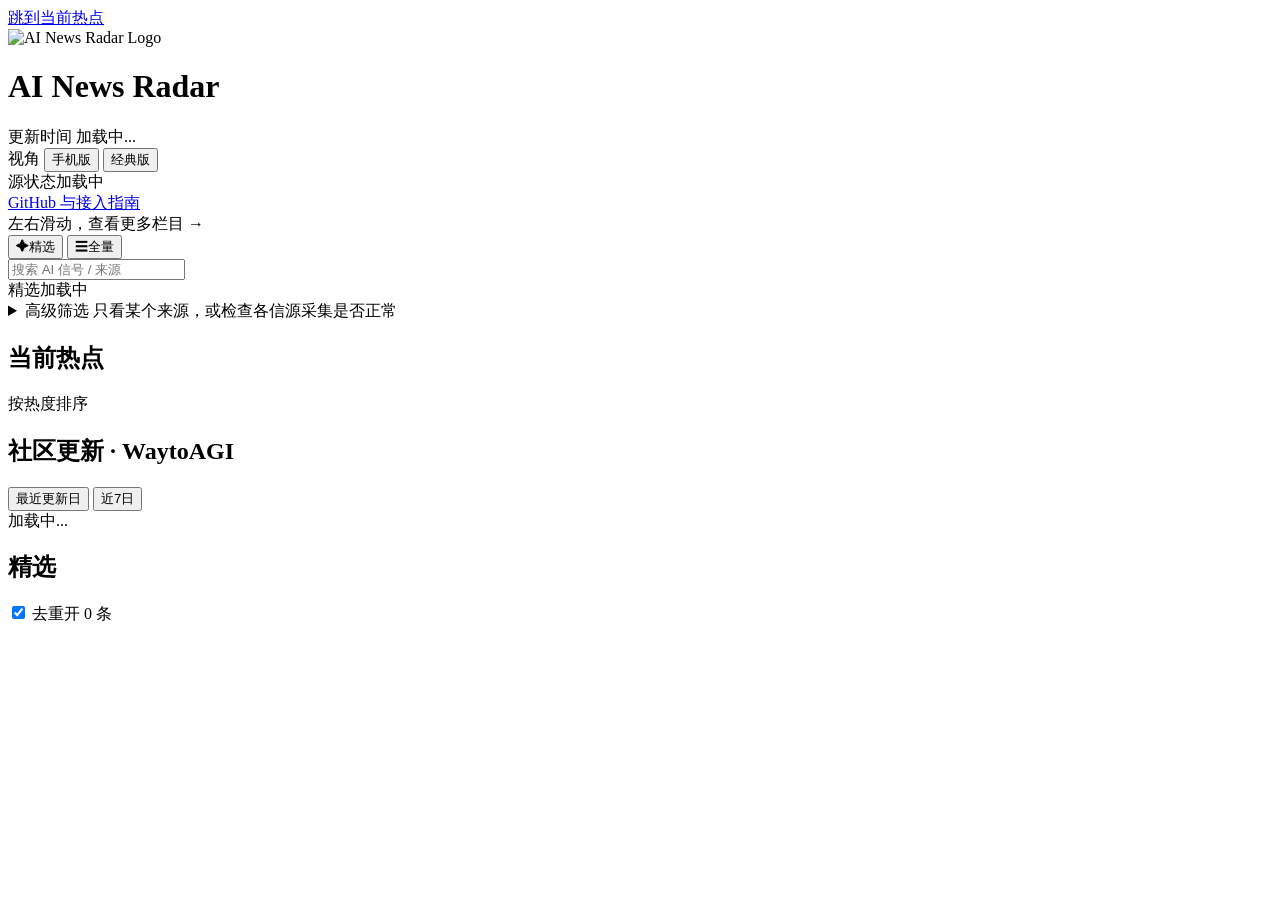
==== index.html @ da75376b "Add service status UI entry points" ====
<!doctype html>
<html lang="zh-CN" data-radar-view="mobile">
  <head>
    <meta charset="UTF-8" />
    <meta name="viewport" content="width=device-width, initial-scale=1.0" />
    <title>AI News Radar｜24 小时 AI 更新雷达</title>
    <meta
      name="description"
      content="自动整理过去 24 小时值得看的 AI、模型和开发者工具更新；伯乐Skill（Scout Skill）帮你从一堆信源里选出千里马。"
    />
    <link rel="canonical" href="https://news.learnprompt.pro/" />
    <meta property="og:title" content="AI News Radar｜24 小时 AI 更新雷达" />
    <meta
      property="og:description"
      content="自动整理过去 24 小时值得看的 AI、模型和开发者工具更新；伯乐Skill（Scout Skill）帮你从一堆信源里选出千里马。"
    />
    <meta property="og:type" content="website" />
    <meta property="og:url" content="https://news.learnprompt.pro/" />
    <meta property="og:site_name" content="AI News Radar" />
    <meta name="application-name" content="AI News Radar" />
    <meta name="theme-color" content="#f6f6f2" />
    <meta name="mobile-web-app-capable" content="yes" />
    <meta name="apple-mobile-web-app-title" content="AI News Radar" />
    <meta name="apple-mobile-web-app-capable" content="yes" />
    <meta name="apple-mobile-web-app-status-bar-style" content="default" />
    <meta name="twitter:card" content="summary" />
    <meta name="twitter:title" content="AI News Radar｜24 小时 AI 更新雷达" />
    <meta
      name="twitter:description"
      content="自动整理过去 24 小时值得看的 AI、模型和开发者工具更新；伯乐Skill（Scout Skill）帮你从一堆信源里选出千里马。"
    />
    <link rel="icon" href="./assets/logo.svg" type="image/svg+xml" />
    <link rel="icon" href="./assets/icons/favicon-32.png" sizes="32x32" type="image/png" />
    <link rel="apple-touch-icon" href="./assets/icons/apple-touch-icon.png" sizes="180x180" />
    <link rel="manifest" href="./site.webmanifest" />
    <script src="./assets/view-mode.js?v=dual-view-0713c" data-root="./"></script>
    <link rel="stylesheet" href="./assets/styles.css?v=aihot-0715b" />
    <link rel="stylesheet" href="./assets/view-switch.css?v=dual-view-0713b" />
  </head>
  <body>
    <a class="skip-link" href="#hotBoardWrap">跳到当前热点</a>
    <main class="shell">
      <header class="hero">
        <div class="hero-main">
          <div class="hero-headline">
            <img class="hero-logo" src="./assets/logo.svg" alt="AI News Radar Logo" />
            <div>
              <h1>AI News Radar</h1>
              <div class="hero-updated hero-view-row">
                <span class="updated-label">更新时间</span>
                <span class="updated" id="updatedAt">加载中...</span>
                <div class="view-switch" role="group" aria-label="视角切换">
                  <span class="view-switch-label">视角</span>
                  <button class="view-switch-btn" type="button" data-radar-view-target="mobile">手机版</button>
                  <button class="view-switch-btn" type="button" data-radar-view-target="classic">经典版</button>
                </div>
              </div>
            </div>
          </div>
        </div>
        <div class="hero-meta">
          <span class="source-status-pill" id="sourceStatusPill">源状态加载中</span>
          <div class="hero-links" aria-label="项目入口">
            <a
              class="hero-link"
              href="https://github.com/LearnPrompt/ai-news-radar"
              target="_blank"
              rel="noopener noreferrer"
            >GitHub 与接入指南</a>
          </div>
        </div>

        <section class="section-nav-wrap" aria-label="内容栏目">
          <div class="section-tabs" id="sectionTabs" role="tablist" aria-label="AI 新闻栏目"></div>
          <div class="section-scroll-hint" aria-hidden="true">左右滑动，查看更多栏目 →</div>
        </section>
      </header>

      <section
        class="service-status-panel"
        id="serviceStatusPanel"
        aria-live="polite"
        hidden
      ></section>

      <section class="primary-controls">
        <div class="mode-switch curation-mode-switch" role="group" aria-label="精选/全量切换">
          <button id="modeSelectedBtn" class="mode-btn active" type="button" aria-pressed="true">
            <span class="mode-btn-icon" aria-hidden="true">&#10022;</span>精选
          </button>
          <button id="modeAllBtn" class="mode-btn" type="button" aria-pressed="false">
            <span class="mode-btn-icon" aria-hidden="true">&#9776;</span>全量
          </button>
        </div>
        <input id="searchInput" type="search" placeholder="搜索 AI 信号 / 来源" aria-label="搜索 AI 信号或来源" />
        <div class="mode-hint" id="modeHint">精选加载中</div>
        <button class="clear-filters-btn" id="clearFiltersBtn" type="button" hidden>清除筛选</button>
      </section>

      <details class="advanced-panel">
          <summary>
            <span>高级筛选</span>
            <span class="advanced-hint">只看某个来源，或检查各信源采集是否正常</span>
          </summary>
          <div class="advanced-content">
            <div class="advanced-controls">
              <label class="field">
                <span>具体来源</span>
                <select id="siteSelect">
                  <option value="">全部站点</option>
                </select>
              </label>
            </div>
            <div class="data-source-indicator" id="dataSourceIndicator" hidden>
              <span id="dataSourceIndicatorText"></span>
              <button type="button" id="dataSourceResetBtn" class="data-source-reset-btn">恢复本地</button>
            </div>
            <div class="source-health" id="sourceHealth">源状态加载中...</div>
            <details class="source-detail-panel">
              <summary>查看源状态详情</summary>
              <div class="source-health-details" id="sourceHealthDetails"></div>
              <section class="source-status-table" id="sourceStatusTable" aria-label="源状态详情"></section>
            </details>
          </div>
      </details>

      <section class="list-wrap hot-board-wrap" id="hotBoardWrap" aria-label="当前热点">
        <div class="list-head">
          <h2>当前热点</h2>
          <span id="hotBoardMeta">按热度排序</span>
        </div>
        <div id="hotBoardList" class="hot-board-list"></div>
      </section>

      <section class="list-wrap top3-board-wrap" id="top3BoardWrap" aria-label="今日 TOP3 · 三口味锐评" hidden>
        <div class="list-head">
          <h2>今日 TOP3 · 三口味锐评</h2>
          <span id="top3BoardMeta"></span>
        </div>
        <div id="top3BoardList" class="top3-board-list"></div>
      </section>

      <section class="waytoagi-wrap">
        <div class="waytoagi-head">
          <h2>社区更新 · WaytoAGI</h2>
          <div class="waytoagi-tools">
            <div class="waytoagi-switch">
              <button id="waytoagiTodayBtn" class="waytoagi-btn active" type="button" aria-pressed="true">最近更新日</button>
              <button id="waytoagi7dBtn" class="waytoagi-btn" type="button" aria-pressed="false">近7日</button>
            </div>
            <span id="waytoagiUpdatedAt">加载中...</span>
          </div>
        </div>
        <div id="waytoagiMeta" class="waytoagi-meta"></div>
        <div id="waytoagiList" class="waytoagi-list"></div>
      </section>

      <section class="list-wrap" id="newsListWrap">
        <div class="list-head">
          <h2 id="listTitle">精选</h2>
          <div class="list-head-tools">
            <label id="allDedupeWrap" class="all-dedupe" for="allDedupeToggle">
              <input id="allDedupeToggle" type="checkbox" checked />
              <span class="all-dedupe-dot"></span>
              <span id="allDedupeLabel">去重开</span>
            </label>
            <span id="resultCount">0 条</span>
          </div>
        </div>
        <div id="newsList" class="news-list" aria-live="polite"></div>
      </section>

    </main>

    <template id="itemTpl">
      <article class="news-card">
        <div class="news-card-body">
          <div class="meta-row">
            <span class="curated-badge" hidden>精选</span>
            <span class="site"></span>
            <span class="source"></span>
            <strong class="score-badge" hidden></strong>
          </div>
          <a class="title" target="_blank" rel="noopener noreferrer"></a>
          <p class="news-summary"></p>
          <div class="why-box" hidden>
            <span class="why-label">推荐理由：</span>
            <span class="why-text"></span>
          </div>
          <div class="persona-slot"></div>
        </div>
      </article>
    </template>

    <script src="https://cdn.jsdelivr.net/npm/gsap@3.13.0/dist/gsap.min.js" integrity="sha384-HOvlOYPIs/zjoIkWUGXkVmXsjr8GuZLV+Q+rcPwmJOVZVpvTSXQChiN4t9Euv9Vc" crossorigin="anonymous" defer></script>
    <script src="./assets/service-status.js?v=service-status-0724a" defer></script>
    <script src="./assets/motion.js?v=aihot-0715b" defer></script>
    <script src="./assets/app.js?v=aihot-0715b" defer></script>
  </body>
</html>
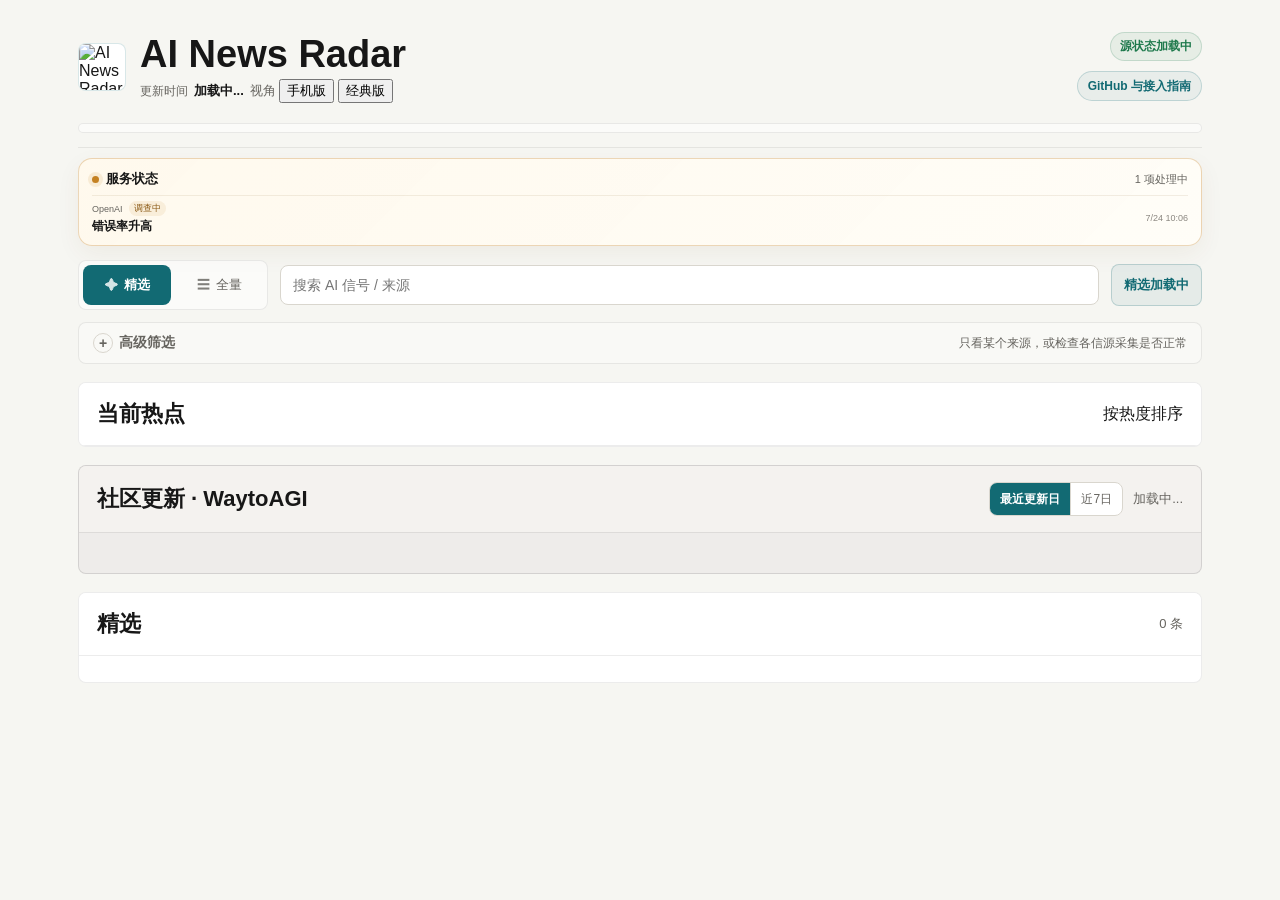
==== commit 34366625: "Point public links to own deployment" ====
--- a/index.html
+++ b/index.html
@@ -8,14 +8,14 @@
       name="description"
       content="自动整理过去 24 小时值得看的 AI、模型和开发者工具更新；伯乐Skill（Scout Skill）帮你从一堆信源里选出千里马。"
     />
-    <link rel="canonical" href="https://news.learnprompt.pro/" />
+    <link rel="canonical" href="https://1625517181-jpg.github.io/ai-news-radar/" />
     <meta property="og:title" content="AI News Radar｜24 小时 AI 更新雷达" />
     <meta
       property="og:description"
       content="自动整理过去 24 小时值得看的 AI、模型和开发者工具更新；伯乐Skill（Scout Skill）帮你从一堆信源里选出千里马。"
     />
     <meta property="og:type" content="website" />
-    <meta property="og:url" content="https://news.learnprompt.pro/" />
+    <meta property="og:url" content="https://1625517181-jpg.github.io/ai-news-radar/" />
     <meta property="og:site_name" content="AI News Radar" />
     <meta name="application-name" content="AI News Radar" />
     <meta name="theme-color" content="#f6f6f2" />
@@ -63,7 +63,7 @@
           <div class="hero-links" aria-label="项目入口">
             <a
               class="hero-link"
-              href="https://github.com/LearnPrompt/ai-news-radar"
+              href="https://github.com/1625517181-jpg/ai-news-radar"
               target="_blank"
               rel="noopener noreferrer"
             >GitHub 与接入指南</a>
--- a/assets/styles.css
+++ b/assets/styles.css
@@ -0,0 +1,2192 @@
+:root {
+  --bg: #f6f6f2;
+  --bg-alt: #eeecea;
+  --surface: #ffffff;
+  --surface-soft: #fbfaf7;
+  --surface-alt: #f4f2ef;
+  --ink: #171717;
+  --ink-soft: #3f3d39;
+  --muted: #66645f;
+  --muted-soft: #8b8780;
+  --line: #d9d6ce;
+  --line-soft: rgba(23, 23, 23, 0.08);
+  --accent: #126a73;
+  --accent-warm: #b55231;
+  --good: #1f7a4d;
+  --warn: #9a6700;
+  --bad: #b42318;
+  --radius: 8px;
+}
+
+* {
+  box-sizing: border-box;
+}
+
+html,
+body {
+  margin: 0;
+  min-height: 100%;
+  font-family: -apple-system, BlinkMacSystemFont, "Segoe UI", "Noto Sans SC", "Microsoft YaHei", sans-serif;
+  color: var(--ink);
+  background: var(--bg);
+}
+
+.skip-link {
+  position: fixed;
+  top: 12px;
+  left: 12px;
+  z-index: 100;
+  border-radius: var(--radius);
+  padding: 9px 12px;
+  color: #f7fbfa;
+  background: var(--accent);
+  font-size: 13px;
+  font-weight: 760;
+  text-decoration: none;
+  transform: translateY(-160%);
+  transition: transform 160ms ease;
+}
+
+.skip-link:focus {
+  transform: translateY(0);
+}
+
+button,
+input,
+select {
+  font: inherit;
+}
+
+button {
+  cursor: pointer;
+}
+
+.shell {
+  max-width: 1160px;
+  margin: 0 auto;
+  padding: 30px 18px 56px;
+}
+
+.hero {
+  display: grid;
+  grid-template-columns: minmax(0, 1fr) auto;
+  gap: 18px 28px;
+  padding-bottom: 14px;
+  border-bottom: 1px solid var(--line-soft);
+}
+
+.hero-main {
+  min-width: 0;
+}
+
+.hero-headline {
+  display: flex;
+  gap: 14px;
+  align-items: center;
+}
+
+.hero-headline > div {
+  min-width: 0;
+}
+
+.hero-logo {
+  width: 48px;
+  height: 48px;
+  border: 1px solid rgba(18, 106, 115, 0.16);
+  border-radius: var(--radius);
+  background: var(--surface);
+}
+
+.hero h1 {
+  margin: 4px 0 0;
+  font-size: 38px;
+  line-height: 1.08;
+  overflow-wrap: break-word;
+}
+
+.hero-updated {
+  display: flex;
+  align-items: baseline;
+  gap: 6px;
+  margin: 4px 0 0;
+  font-size: 13px;
+  color: var(--muted);
+}
+
+.hero-meta {
+  align-self: center;
+  display: grid;
+  gap: 6px;
+  min-width: 178px;
+  padding: 0;
+  border: 0;
+  border-radius: var(--radius);
+  background: transparent;
+  justify-items: end;
+  text-align: right;
+}
+
+.updated-label {
+  color: var(--muted);
+  font-size: 12px;
+}
+
+.updated {
+  color: var(--ink);
+  font-size: 13px;
+  font-weight: 700;
+}
+
+.source-status-pill {
+  display: inline-flex;
+  width: max-content;
+  max-width: 100%;
+  align-items: center;
+  gap: 6px;
+  border: 1px solid rgba(31, 122, 77, 0.18);
+  border-radius: 999px;
+  padding: 5px 9px;
+  color: var(--good);
+  background: rgba(31, 122, 77, 0.07);
+  font-size: 12px;
+  font-weight: 740;
+}
+
+.source-status-pill.warn {
+  color: var(--warn);
+  border-color: rgba(154, 103, 0, 0.22);
+  background: rgba(154, 103, 0, 0.08);
+}
+
+.source-status-pill.bad {
+  color: var(--bad);
+  border-color: rgba(180, 35, 24, 0.22);
+  background: rgba(180, 35, 24, 0.07);
+}
+
+.hero-links {
+  display: flex;
+  flex-wrap: wrap;
+  justify-content: flex-end;
+  gap: 6px;
+  margin-top: 4px;
+}
+
+.hero-link {
+  display: inline-flex;
+  align-items: center;
+  justify-content: center;
+  min-height: 30px;
+  border: 1px solid rgba(18, 106, 115, 0.2);
+  border-radius: 999px;
+  padding: 5px 10px;
+  color: var(--accent);
+  background: rgba(18, 106, 115, 0.06);
+  font-size: 12px;
+  font-weight: 740;
+  line-height: 1;
+  text-decoration: none;
+  white-space: nowrap;
+}
+
+.hero-link:hover {
+  border-color: rgba(18, 106, 115, 0.36);
+  background: rgba(18, 106, 115, 0.1);
+}
+
+.section-nav-wrap {
+  grid-column: 1 / -1;
+  display: grid;
+  gap: 10px;
+  padding-top: 2px;
+}
+
+.section-tabs {
+  display: flex;
+  gap: 4px;
+  align-items: center;
+  overflow-x: auto;
+  scrollbar-width: none;
+  -webkit-overflow-scrolling: touch;
+  border: 1px solid var(--line-soft);
+  border-radius: var(--radius);
+  padding: 4px;
+  background: rgba(255, 255, 255, 0.52);
+}
+
+.section-tabs::-webkit-scrollbar {
+  display: none;
+}
+
+.section-scroll-hint {
+  display: none;
+}
+
+.section-tab {
+  flex: 0 0 auto;
+  min-height: 40px;
+  display: inline-flex;
+  align-items: center;
+  gap: 8px;
+  border: 1px solid transparent;
+  border-radius: var(--radius);
+  padding: 0 11px;
+  color: var(--muted);
+  background: transparent;
+  font-size: 13px;
+}
+
+.section-tab span,
+.section-tab strong {
+  line-height: 1;
+  white-space: nowrap;
+}
+
+.section-tab strong {
+  min-width: 22px;
+  border-radius: 999px;
+  padding: 3px 6px;
+  color: var(--accent);
+  background: transparent;
+  font-size: 11px;
+  text-align: center;
+}
+
+.section-tab.active {
+  color: #fff;
+  border-color: var(--accent);
+  background: var(--accent);
+  font-weight: 780;
+}
+
+.section-tab.active strong {
+  color: var(--accent);
+  background: #fff;
+}
+
+.primary-controls {
+  margin-top: 14px;
+  display: grid;
+  grid-template-columns: auto minmax(0, 1fr) auto auto;
+  gap: 12px;
+  align-items: center;
+}
+
+/* 清除筛选按钮 hidden 时，隐藏项仍会占用第4列的 gap track，
+   导致本行右边缘比 .section-tabs 短一个 gap 宽度——收窄为 3 列补齐右边缘。
+   只在桌面生效：760px 以下 .primary-controls 是另一套 2 列/整行布局，不受此问题影响。 */
+@media (min-width: 761px) {
+  .primary-controls:has(> .clear-filters-btn[hidden]) {
+    grid-template-columns: auto minmax(0, 1fr) auto;
+  }
+}
+
+input,
+select {
+  width: 100%;
+  border: 1px solid var(--line);
+  background: var(--surface);
+  color: var(--ink);
+  border-radius: var(--radius);
+  padding: 11px 12px;
+  font-size: 14px;
+}
+
+input:focus,
+select:focus,
+button:focus-visible,
+summary:focus-visible {
+  outline: 2px solid rgba(18, 106, 115, 0.35);
+  outline-offset: 2px;
+}
+
+.mode-hint {
+  min-height: 42px;
+  display: grid;
+  place-items: center;
+  border: 1px solid rgba(18, 106, 115, 0.22);
+  border-radius: var(--radius);
+  padding: 0 12px;
+  color: var(--accent);
+  background: rgba(18, 106, 115, 0.07);
+  font-size: 13px;
+  font-weight: 720;
+  white-space: nowrap;
+}
+
+.clear-filters-btn,
+.empty-reset-btn {
+  min-height: 42px;
+  border: 1px solid rgba(181, 82, 49, 0.28);
+  border-radius: var(--radius);
+  padding: 0 13px;
+  color: var(--accent-warm);
+  background: rgba(181, 82, 49, 0.06);
+  font-size: 13px;
+  font-weight: 720;
+  white-space: nowrap;
+}
+
+.clear-filters-btn:hover,
+.empty-reset-btn:hover {
+  border-color: rgba(181, 82, 49, 0.46);
+  background: rgba(181, 82, 49, 0.1);
+}
+
+.advanced-panel {
+  margin-top: 12px;
+  border: 1px solid rgba(23, 23, 23, 0.08);
+  border-radius: var(--radius);
+  background: rgba(251, 250, 247, 0.66);
+}
+
+.advanced-panel > summary {
+  position: relative;
+  display: flex;
+  justify-content: space-between;
+  gap: 12px;
+  align-items: center;
+  padding: 11px 14px 11px 40px;
+  color: var(--ink);
+  font-size: 14px;
+  font-weight: 700;
+  list-style: none;
+  cursor: pointer;
+}
+
+.advanced-panel:not([open]) > summary {
+  color: var(--muted);
+  font-weight: 650;
+}
+
+.advanced-panel > summary::-webkit-details-marker {
+  display: none;
+}
+
+.advanced-panel > summary::before {
+  content: "+";
+  width: 18px;
+  height: 18px;
+  position: absolute;
+  left: 14px;
+  top: 50%;
+  transform: translateY(-50%);
+  display: grid;
+  place-items: center;
+  border: 1px solid var(--line);
+  border-radius: 50%;
+  color: var(--muted);
+  font-weight: 700;
+}
+
+.advanced-panel > summary > span:first-child {
+  min-width: 0;
+}
+
+.advanced-panel[open] > summary::before {
+  content: "-";
+}
+
+.advanced-hint {
+  color: var(--muted);
+  font-size: 12px;
+  font-weight: 400;
+  white-space: nowrap;
+}
+
+.advanced-content {
+  display: grid;
+  gap: 14px;
+  padding: 0 14px 14px;
+  border-top: 1px solid var(--line-soft);
+}
+
+.advanced-controls {
+  display: grid;
+  grid-template-columns: minmax(0, 320px);
+  gap: 10px;
+  align-items: end;
+  padding-top: 14px;
+}
+
+.field {
+  display: grid;
+  gap: 6px;
+  color: var(--muted);
+  font-size: 12px;
+}
+
+.mode-switch {
+  display: inline-flex;
+  gap: 4px;
+  align-items: center;
+  border: 1px solid var(--line-soft);
+  border-radius: var(--radius);
+  padding: 4px;
+  background: rgba(255, 255, 255, 0.52);
+}
+
+.mode-btn {
+  min-height: 40px;
+  border: 0;
+  border-radius: var(--radius);
+  background: transparent;
+  color: var(--muted);
+  padding: 0 14px;
+  font-size: 13px;
+}
+
+.mode-btn.active {
+  background: var(--accent);
+  color: #fff;
+  font-weight: 780;
+}
+
+.all-dedupe {
+  display: none;
+  min-height: 40px;
+  align-items: center;
+  gap: 8px;
+  border: 1px solid var(--line);
+  border-radius: var(--radius);
+  padding: 0 12px;
+  font-size: 13px;
+  color: var(--muted);
+  background: var(--surface-soft);
+  cursor: pointer;
+  user-select: none;
+}
+
+.all-dedupe.show {
+  display: inline-flex;
+}
+
+.all-dedupe input {
+  position: absolute;
+  opacity: 0;
+  width: 0;
+  height: 0;
+}
+
+.all-dedupe-dot {
+  width: 12px;
+  height: 12px;
+  border-radius: 50%;
+  border: 1px solid rgba(23, 23, 23, 0.25);
+  background: rgba(23, 23, 23, 0.16);
+}
+
+.all-dedupe input:checked + .all-dedupe-dot {
+  border-color: rgba(18, 106, 115, 0.65);
+  background: var(--accent);
+}
+
+.source-health {
+  display: grid;
+  gap: 10px;
+}
+
+.source-health-summary {
+  display: flex;
+  min-width: 0;
+  align-items: center;
+  justify-content: space-between;
+  gap: 12px;
+  border: 1px solid rgba(31, 122, 77, 0.16);
+  border-radius: var(--radius);
+  padding: 11px 12px;
+  color: var(--muted);
+  background: rgba(31, 122, 77, 0.05);
+  font-size: 13px;
+  line-height: 1.4;
+}
+
+.source-health-summary strong {
+  color: var(--good);
+  font-size: 15px;
+}
+
+.source-health-summary.warn {
+  border-color: rgba(154, 103, 0, 0.2);
+  background: rgba(154, 103, 0, 0.07);
+}
+
+.source-health-summary.warn strong {
+  color: var(--warn);
+}
+
+.source-health-summary.bad {
+  border-color: rgba(180, 35, 24, 0.22);
+  background: rgba(180, 35, 24, 0.06);
+}
+
+.source-health-summary.bad strong {
+  color: var(--bad);
+}
+
+.source-health-fail-bad {
+  color: var(--bad);
+  font-weight: 700;
+}
+
+.source-detail-panel {
+  border: 1px solid var(--line-soft);
+  border-radius: var(--radius);
+  background: rgba(255, 255, 255, 0.48);
+  overflow: hidden;
+}
+
+.source-detail-panel > summary {
+  display: flex;
+  align-items: center;
+  justify-content: space-between;
+  gap: 10px;
+  padding: 10px 12px;
+  color: var(--accent);
+  font-size: 13px;
+  font-weight: 760;
+  cursor: pointer;
+  list-style: none;
+}
+
+.source-detail-panel > summary::-webkit-details-marker {
+  display: none;
+}
+
+.source-detail-panel > summary::after {
+  content: "+";
+  color: var(--muted);
+  font-weight: 800;
+}
+
+.source-detail-panel[open] > summary::after {
+  content: "-";
+}
+
+.source-health-details {
+  display: grid;
+  gap: 10px;
+  padding: 0 12px 12px;
+}
+
+.source-health-hint {
+  color: var(--muted);
+  font-size: 12px;
+  line-height: 1.4;
+}
+
+.source-health-authors-toggle {
+  align-self: start;
+  border: 1px solid var(--line);
+  border-radius: var(--radius);
+  padding: 6px 10px;
+  color: var(--accent);
+  background: var(--surface-soft);
+  font: inherit;
+  font-size: 12px;
+  cursor: pointer;
+}
+
+.source-health-authors-toggle:hover,
+.source-health-authors-toggle:focus-visible {
+  border-color: var(--accent);
+  outline: none;
+}
+
+.health-author-list {
+  border: 1px solid var(--line);
+  border-radius: var(--radius);
+  padding: 10px 12px;
+  background: var(--surface-soft);
+}
+
+.health-author-list-title {
+  font-size: 13px;
+  font-weight: 700;
+}
+
+.health-author-list-meta {
+  margin-top: 3px;
+  color: var(--muted);
+  font-size: 12px;
+}
+
+.health-author-list-items {
+  display: flex;
+  max-height: 220px;
+  margin-top: 9px;
+  gap: 6px;
+  overflow: auto;
+  flex-wrap: wrap;
+  align-content: flex-start;
+}
+
+.health-author-list-items button {
+  border: 1px solid var(--line);
+  border-radius: 999px;
+  padding: 3px 7px;
+  color: var(--ink-soft);
+  background: var(--surface);
+  font: inherit;
+  font-size: 12px;
+  line-height: 1.25;
+  cursor: pointer;
+}
+
+.health-author-list-items button:hover,
+.health-author-list-items button:focus-visible {
+  border-color: var(--accent);
+  color: var(--accent);
+  outline: none;
+}
+
+.source-status-table {
+  padding: 0 12px 12px;
+}
+
+.source-table {
+  display: grid;
+  border: 1px solid var(--line-soft);
+  border-radius: var(--radius);
+  overflow: hidden;
+  background: var(--surface);
+}
+
+.source-table-row {
+  display: grid;
+  grid-template-columns: minmax(160px, 1.4fr) minmax(96px, 0.8fr) minmax(64px, 0.5fr) minmax(56px, 0.4fr);
+  gap: 10px;
+  align-items: center;
+  border-top: 1px solid var(--line-soft);
+  padding: 9px 10px;
+  color: var(--muted);
+  font-size: 12px;
+}
+
+.source-table-row:first-child {
+  border-top: 0;
+}
+
+.source-table-head {
+  color: var(--ink-soft);
+  background: rgba(246, 246, 242, 0.74);
+  font-weight: 780;
+}
+
+.source-table-row span {
+  min-width: 0;
+  overflow: hidden;
+  text-overflow: ellipsis;
+  white-space: nowrap;
+}
+
+.source-table-row .ok {
+  color: var(--good);
+  font-weight: 760;
+}
+
+.source-table-row .bad {
+  color: var(--bad);
+  font-weight: 760;
+}
+
+.source-table-foot {
+  display: block;
+  color: var(--ink-soft);
+  background: rgba(246, 246, 242, 0.74);
+  font-weight: 780;
+  text-align: right;
+}
+
+.list-wrap,
+.waytoagi-wrap {
+  margin-top: 18px;
+  border: 1px solid var(--line-soft);
+  border-radius: var(--radius);
+  background: var(--surface);
+  overflow: hidden;
+}
+
+.list-wrap {
+  background: var(--surface);
+}
+
+/* 双色交替：WaytoAGI 版块用深一档的底色，与伯乐精选 / AI信号流形成节奏感 */
+.waytoagi-wrap {
+  background: var(--bg-alt);
+  border-color: rgba(23, 23, 23, 0.12);
+}
+
+.list-head,
+.waytoagi-head {
+  padding: 16px 18px;
+  display: flex;
+  flex-wrap: nowrap;
+  justify-content: space-between;
+  align-items: center;
+  gap: 12px;
+  border-bottom: 1px solid var(--line-soft);
+  background: var(--surface);
+}
+
+/* WaytoAGI header 用对应的深档底色 */
+.waytoagi-head {
+  background: var(--surface-alt);
+  border-bottom-color: rgba(23, 23, 23, 0.1);
+}
+
+.list-head h2,
+.waytoagi-head h2 {
+  margin: 0;
+  font-size: 22px;
+}
+
+#resultCount,
+#waytoagiUpdatedAt {
+  color: var(--muted);
+  font-size: 13px;
+  white-space: nowrap;
+}
+
+.list-head-tools {
+  display: flex;
+  align-items: center;
+  justify-content: flex-end;
+  gap: 10px;
+  min-width: 0;
+  flex-wrap: wrap;
+}
+
+.bole-more-btn,
+.list-more-btn {
+  display: block;
+  width: calc(100% - 32px);
+  margin: 0 16px 16px;
+  border: 1px solid var(--line);
+  border-radius: var(--radius);
+  background: var(--surface);
+  color: var(--accent);
+  cursor: pointer;
+  font-size: 13px;
+  font-weight: 760;
+  min-height: 38px;
+}
+
+.bole-more-btn:hover,
+.list-more-btn:hover {
+  border-color: rgba(18, 106, 115, 0.38);
+  background: rgba(18, 106, 115, 0.06);
+}
+
+.list-more-btn {
+  margin-top: 12px;
+}
+
+.bole-empty {
+  grid-column: 1 / -1;
+  border: 1px dashed var(--line);
+  border-radius: var(--radius);
+  padding: 14px;
+  color: var(--muted);
+  font-size: 13px;
+}
+
+.intel-card-meta {
+  display: flex;
+  flex-wrap: wrap;
+  gap: 7px;
+  align-items: center;
+  color: var(--muted);
+  font-size: 12px;
+}
+
+.intel-score {
+  color: var(--accent);
+}
+
+.top-story-title,
+.intel-title {
+  color: var(--ink);
+  font-weight: 790;
+  line-height: 1.38;
+  letter-spacing: 0;
+  overflow-wrap: anywhere;
+}
+
+.original-action,
+.original-link {
+  color: var(--accent);
+  font-size: 12px;
+  font-weight: 760;
+  text-decoration: none;
+}
+
+.original-action {
+  justify-self: start;
+  border-bottom: 1px solid rgba(18, 106, 115, 0.3);
+  padding-bottom: 1px;
+}
+
+.original-link {
+  margin-left: auto;
+}
+
+.original-link:hover {
+  text-decoration: underline;
+}
+
+.intel-reason {
+  margin: 0;
+  color: var(--muted);
+  font-size: 13px;
+  line-height: 1.48;
+  overflow-wrap: anywhere;
+}
+
+.intel-tags,
+.intel-card-sources,
+.intel-sources {
+  display: flex;
+  flex-wrap: wrap;
+  gap: 6px;
+  align-items: center;
+}
+
+.signal-tag,
+.intel-tags > span,
+.intel-card-sources > span,
+.intel-card-sources > strong,
+.intel-sources {
+  border: 1px solid var(--line);
+  border-radius: 999px;
+  padding: 3px 7px;
+  color: var(--muted);
+  background: rgba(255, 255, 255, 0.72);
+  font-size: 11px;
+  line-height: 1.25;
+}
+
+.intel-tags > span {
+  color: var(--accent);
+  border-color: rgba(18, 106, 115, 0.22);
+  background: rgba(18, 106, 115, 0.07);
+  font-weight: 720;
+}
+
+.signal-tag.tone-official,
+.ai-tag.tone-official {
+  color: var(--good);
+  border-color: rgba(31, 122, 77, 0.32);
+  background: rgba(31, 122, 77, 0.08);
+}
+
+.signal-tag.tone-hot,
+.ai-tag.tone-hot,
+.signal-tag.tone-community,
+.ai-tag.tone-community {
+  color: var(--accent-warm);
+  border-color: rgba(181, 82, 49, 0.32);
+  background: rgba(181, 82, 49, 0.08);
+}
+
+.signal-tag.tone-models,
+.ai-tag.tone-models {
+  color: #2a658a;
+  border-color: rgba(42, 101, 138, 0.3);
+  background: rgba(42, 101, 138, 0.08);
+}
+
+.signal-tag.tone-devtools,
+.ai-tag.tone-devtools {
+  color: var(--accent);
+  border-color: rgba(18, 106, 115, 0.28);
+  background: rgba(18, 106, 115, 0.08);
+}
+
+.signal-tag.tone-aggregate,
+.ai-tag.tone-aggregate {
+  color: #5f6b75;
+  border-color: rgba(95, 107, 117, 0.28);
+  background: rgba(95, 107, 117, 0.08);
+}
+
+.signal-tag.tone-research,
+.ai-tag.tone-research {
+  color: #6b568f;
+  border-color: rgba(107, 86, 143, 0.3);
+  background: rgba(107, 86, 143, 0.08);
+}
+
+.signal-tag.tone-products,
+.ai-tag.tone-products {
+  color: #8a5b20;
+  border-color: rgba(138, 91, 32, 0.3);
+  background: rgba(138, 91, 32, 0.08);
+}
+
+.signal-tag.tone-creator,
+.ai-tag.tone-creator {
+  color: #874860;
+  border-color: rgba(135, 72, 96, 0.3);
+  background: rgba(135, 72, 96, 0.08);
+}
+
+.signal-tag.tone-industry,
+.ai-tag.tone-industry {
+  color: #5c6258;
+  border-color: rgba(92, 98, 88, 0.3);
+  background: rgba(92, 98, 88, 0.08);
+}
+
+.signal-tag.tone-strong,
+.ai-tag.tone-strong {
+  color: var(--good);
+  border-color: rgba(31, 122, 77, 0.28);
+  background: rgba(31, 122, 77, 0.08);
+}
+
+.signal-tag.tone-default,
+.ai-tag.tone-default {
+  color: var(--muted);
+  border-color: rgba(102, 100, 95, 0.26);
+  background: rgba(102, 100, 95, 0.06);
+}
+
+.source-chip {
+  display: inline-flex;
+  min-width: 0;
+  align-items: center;
+  gap: 5px;
+}
+
+.source-dot {
+  width: 6px;
+  height: 6px;
+  flex: 0 0 auto;
+  border-radius: 50%;
+  background: currentColor;
+  box-shadow: 0 0 0 2px rgba(255, 255, 255, 0.72);
+}
+
+.source-chip-label {
+  min-width: 0;
+  overflow: hidden;
+  text-overflow: ellipsis;
+  white-space: nowrap;
+}
+
+.kind-official {
+  color: var(--good);
+  border-color: rgba(31, 122, 77, 0.28);
+  background: rgba(31, 122, 77, 0.08);
+}
+
+.kind-hot {
+  color: var(--accent-warm);
+  border-color: rgba(181, 82, 49, 0.3);
+  background: rgba(181, 82, 49, 0.08);
+}
+
+.kind-aihub {
+  color: var(--accent);
+  border-color: rgba(18, 106, 115, 0.26);
+  background: rgba(18, 106, 115, 0.07);
+}
+
+.kind-builders,
+.kind-newsletter {
+  color: var(--warn);
+  border-color: rgba(154, 103, 0, 0.28);
+  background: rgba(154, 103, 0, 0.07);
+}
+
+.kind-creator {
+  color: #874860;
+  border-color: rgba(135, 72, 96, 0.28);
+  background: rgba(135, 72, 96, 0.07);
+}
+
+.kind-aggregate,
+.kind-blogs,
+.kind-default {
+  color: var(--muted);
+  border-color: rgba(102, 100, 95, 0.26);
+  background: rgba(102, 100, 95, 0.06);
+}
+
+.source-chip.kind-official {
+  color: var(--good);
+  border-color: rgba(31, 122, 77, 0.28);
+  background: rgba(31, 122, 77, 0.08);
+}
+
+.source-chip.kind-hot {
+  color: var(--accent-warm);
+  border-color: rgba(181, 82, 49, 0.3);
+  background: rgba(181, 82, 49, 0.08);
+}
+
+.source-chip.kind-aihub {
+  color: var(--accent);
+  border-color: rgba(18, 106, 115, 0.26);
+  background: rgba(18, 106, 115, 0.07);
+}
+
+.source-chip.kind-builders,
+.source-chip.kind-newsletter {
+  color: var(--warn);
+  border-color: rgba(154, 103, 0, 0.28);
+  background: rgba(154, 103, 0, 0.07);
+}
+
+.source-chip.kind-creator {
+  color: #874860;
+  border-color: rgba(135, 72, 96, 0.28);
+  background: rgba(135, 72, 96, 0.07);
+}
+
+.source-chip.kind-aggregate,
+.source-chip.kind-blogs,
+.source-chip.kind-default {
+  color: var(--muted);
+  border-color: rgba(102, 100, 95, 0.26);
+  background: rgba(102, 100, 95, 0.06);
+}
+
+.intel-sources {
+  justify-self: start;
+  border-radius: var(--radius);
+  line-height: 1.35;
+}
+
+.news-list {
+  padding: 8px 18px 18px;
+  gap: 8px;
+}
+
+.intel-card {
+  min-width: 0;
+  display: grid;
+  gap: 8px;
+  border: 1px solid var(--line);
+  border-radius: var(--radius);
+  padding: 13px 14px;
+  background: var(--surface);
+  transition: transform 0.18s ease, box-shadow 0.18s ease, border-color 0.18s ease;
+}
+
+.intel-card:hover {
+  border-color: rgba(18, 106, 115, 0.32);
+  background: #fff;
+}
+
+.intel-card-rank {
+  color: var(--accent);
+  font-weight: 800;
+}
+
+.intel-title {
+  display: block;
+  font-size: 16px;
+  text-decoration: none;
+}
+
+.intel-title:hover {
+  color: var(--accent);
+}
+
+.intel-score.hot {
+  color: var(--accent-warm);
+}
+
+.intel-score.strong {
+  color: var(--good);
+}
+
+.intel-card-sources {
+  min-width: 0;
+}
+
+.intel-card-sources > span,
+.intel-card-sources > strong {
+  max-width: 260px;
+  overflow: hidden;
+  text-overflow: ellipsis;
+  white-space: nowrap;
+}
+
+.news-list,
+.site-group-list,
+.source-group-list {
+  display: grid;
+}
+
+.list-loading {
+  padding: 18px 16px;
+  color: var(--muted);
+  font-size: 13px;
+  background: var(--surface-soft);
+}
+
+.list-more-btn:focus-visible {
+  outline: 2px solid var(--accent);
+  outline-offset: -2px;
+}
+
+.news-card {
+  min-width: 0;
+}
+
+.meta-row {
+  display: flex;
+  flex-wrap: wrap;
+  gap: 7px;
+  align-items: center;
+  margin-top: 7px;
+  color: var(--muted);
+  font-size: 12px;
+}
+
+.site {
+  font-weight: 700;
+  color: #3f3d39;
+}
+
+.category,
+.source,
+.ai-tag,
+.multi-chip,
+.meta-row .signal-tag {
+  padding: 2px 7px;
+  border: 1px solid var(--line);
+  border-radius: 999px;
+  font-size: 11px;
+}
+
+.category {
+  color: var(--ink);
+  background: var(--surface-soft);
+}
+
+.category.kind-official {
+  border-color: rgba(31, 122, 77, 0.34);
+  color: var(--good);
+}
+
+.category.kind-newsletter {
+  border-color: rgba(154, 103, 0, 0.34);
+  color: var(--warn);
+}
+
+.category.kind-builders {
+  border-color: rgba(181, 82, 49, 0.36);
+  color: var(--accent-warm);
+}
+
+.category.kind-creator {
+  border-color: rgba(135, 72, 96, 0.32);
+  color: #874860;
+}
+
+.category.kind-aihub {
+  border-color: rgba(18, 106, 115, 0.28);
+  color: var(--accent);
+}
+
+.category.kind-aggregate,
+.category.kind-blogs {
+  color: var(--muted);
+}
+
+.ai-tag {
+  border-color: rgba(18, 106, 115, 0.22);
+  background: rgba(18, 106, 115, 0.07);
+  color: var(--accent);
+  font-weight: 650;
+}
+
+.source.source-chip {
+  max-width: 220px;
+  font-weight: 650;
+}
+
+.ai-tag.hot {
+  border-color: rgba(181, 82, 49, 0.3);
+  background: rgba(181, 82, 49, 0.08);
+  color: var(--accent-warm);
+}
+
+.ai-tag.strong {
+  border-color: rgba(31, 122, 77, 0.28);
+  background: rgba(31, 122, 77, 0.08);
+  color: var(--good);
+}
+
+.ai-tag.watch {
+  color: var(--muted);
+  background: var(--surface-soft);
+}
+
+.multi-chip {
+  color: var(--ink);
+  background: var(--surface-soft);
+  font-weight: 650;
+  cursor: pointer;
+  font-family: inherit;
+  line-height: 1.4;
+}
+
+.multi-chip:hover {
+  border-color: var(--accent);
+  color: var(--accent);
+}
+
+.multi-chip[aria-expanded="true"] {
+  border-color: var(--accent);
+  color: var(--accent);
+  background: rgba(18, 106, 115, 0.06);
+}
+
+.title {
+  min-width: 0;
+  margin-top: 0;
+  display: inline-flex;
+  flex-direction: column;
+  gap: 3px;
+  color: var(--ink);
+  text-decoration: none;
+  font-size: 16px;
+  line-height: 1.42;
+  overflow-wrap: anywhere;
+}
+
+.news-summary {
+  margin: 7px 0 0;
+  color: var(--muted);
+  font-size: 13px;
+  line-height: 1.45;
+}
+
+.title-sub {
+  color: var(--muted);
+  font-size: 12px;
+  line-height: 1.35;
+  font-weight: 400;
+}
+
+.title:hover {
+  color: var(--accent);
+}
+
+.empty {
+  padding: 24px 16px;
+  color: var(--muted);
+  text-align: center;
+}
+
+.empty h3 {
+  margin: 0;
+  color: var(--ink);
+  font-size: 17px;
+}
+
+.empty p {
+  margin: 7px 0 14px;
+}
+
+.empty-reset-btn {
+  min-height: 38px;
+}
+
+.waytoagi-tools {
+  display: inline-flex;
+  align-items: center;
+  gap: 10px;
+}
+
+.waytoagi-switch {
+  display: inline-flex;
+  border: 1px solid var(--line);
+  border-radius: var(--radius);
+  overflow: hidden;
+  background: var(--surface);
+}
+
+.waytoagi-btn {
+  min-height: 32px;
+  border: 0;
+  border-left: 1px solid var(--line);
+  background: transparent;
+  color: var(--muted);
+  padding: 0 10px;
+  font-size: 12px;
+}
+
+.waytoagi-btn:first-child {
+  border-left: 0;
+}
+
+.waytoagi-btn.active {
+  background: var(--accent);
+  color: #fff;
+  font-weight: 700;
+}
+
+.waytoagi-meta {
+  padding: 12px 16px 0;
+  display: flex;
+  flex-wrap: wrap;
+  gap: 8px;
+  font-size: 12px;
+  color: var(--muted);
+}
+
+.waytoagi-meta a {
+  color: var(--accent);
+  text-decoration: none;
+}
+
+.waytoagi-list {
+  padding: 12px 16px 16px;
+  display: grid;
+  gap: 8px;
+}
+
+.waytoagi-item {
+  min-width: 0;
+  display: grid;
+  grid-template-columns: 76px minmax(0, 1fr);
+  gap: 8px;
+  text-decoration: none;
+  border: 1px solid rgba(23, 23, 23, 0.08);
+  border-radius: var(--radius);
+  padding: 8px 10px;
+  color: var(--ink);
+  background: var(--surface);   /* alt 版块里卡片用纯白，形成内部层次 */
+}
+
+.waytoagi-item .d {
+  color: var(--muted);
+  font-size: 12px;
+}
+
+.waytoagi-item .t {
+  min-width: 0;
+  font-size: 13px;
+  line-height: 1.35;
+  overflow-wrap: anywhere;
+}
+
+.waytoagi-empty,
+.waytoagi-error {
+  border-radius: var(--radius);
+  padding: 9px 10px;
+  font-size: 13px;
+}
+
+.waytoagi-empty {
+  border: 1px dashed var(--line);
+  color: var(--muted);
+}
+
+.waytoagi-error {
+  border: 1px solid rgba(180, 35, 24, 0.28);
+  background: rgba(180, 35, 24, 0.08);
+  color: var(--bad);
+}
+
+@media (max-width: 760px) {
+  .shell {
+    padding: 18px 12px 36px;
+  }
+
+  .hero,
+  .advanced-controls,
+  .waytoagi-head {
+    grid-template-columns: 1fr;
+  }
+
+  .hero {
+    gap: 10px;
+    padding-bottom: 12px;
+  }
+
+  .advanced-panel > summary {
+    min-height: 46px;
+    align-items: center;
+    flex-direction: row;
+    padding-block: 9px;
+  }
+
+  .advanced-hint {
+    max-width: 65%;
+    overflow: hidden;
+    text-overflow: ellipsis;
+    white-space: nowrap;
+  }
+
+  .hero h1 {
+    font-size: 30px;
+  }
+
+  .hero-logo {
+    width: 48px;
+    height: 48px;
+  }
+
+  .hero-meta {
+    display: flex;
+    flex-wrap: wrap;
+    justify-content: flex-start;
+    align-items: center;
+    gap: 8px;
+    min-width: 0;
+    text-align: left;
+  }
+
+  .hero-links {
+    width: auto;
+    justify-content: flex-start;
+  }
+
+  .updated-label {
+    display: none;
+  }
+
+  .updated {
+    display: inline-flex;
+    align-items: center;
+    min-height: 30px;
+    border: 1px solid var(--line-soft);
+    border-radius: 999px;
+    padding: 5px 10px;
+    background: rgba(255, 255, 255, 0.62);
+    font-size: 12px;
+  }
+
+  .updated::before {
+    content: "更新";
+    margin-right: 5px;
+    color: var(--muted);
+    font-weight: 650;
+  }
+
+  .source-status-pill {
+    min-height: 30px;
+    padding: 5px 10px;
+    font-size: 12px;
+  }
+
+  .section-nav-wrap {
+    position: sticky;
+    z-index: 8;
+    top: 0;
+    margin-right: -12px;
+    margin-left: -12px;
+    padding: 7px 12px;
+    border-top: 1px solid rgba(23, 23, 23, 0.06);
+    border-bottom: 1px solid rgba(23, 23, 23, 0.08);
+    background: rgba(246, 246, 242, 0.96);
+    backdrop-filter: blur(10px);
+  }
+
+  .section-tabs {
+    padding-bottom: 1px;
+  }
+
+  .section-scroll-hint {
+    display: block;
+    margin-top: -5px;
+    color: var(--accent);
+    font-size: 11px;
+    font-weight: 680;
+    text-align: right;
+  }
+
+  .section-tab {
+    min-height: 38px;
+    padding: 0 10px;
+  }
+
+  .mode-hint,
+  .advanced-hint,
+  #resultCount,
+  #waytoagiUpdatedAt {
+    white-space: normal;
+  }
+
+  .primary-controls {
+    grid-template-columns: minmax(0, 1fr) auto;
+    gap: 8px;
+  }
+
+  .primary-controls .mode-switch {
+    grid-column: 1 / -1;
+  }
+
+  .clear-filters-btn {
+    grid-column: 1 / -1;
+    min-height: 38px;
+  }
+
+  .mode-hint {
+    min-height: 42px;
+    max-width: 112px;
+    padding-inline: 10px;
+    white-space: nowrap;
+  }
+
+  .waytoagi-head {
+    align-items: flex-start;
+    flex-direction: column;
+  }
+
+  .list-head {
+    align-items: flex-start;
+    flex-direction: column;
+  }
+
+  .list-head-tools {
+    width: 100%;
+    justify-content: space-between;
+  }
+
+  .news-list {
+    padding: 10px 12px 12px;
+  }
+
+  .source-status-table {
+    overflow-x: auto;
+  }
+
+  .source-table {
+    min-width: 580px;
+  }
+}
+
+@media (max-width: 460px) {
+  .hero-headline {
+    align-items: flex-start;
+  }
+
+  .source-health-summary {
+    align-items: flex-start;
+    flex-direction: column;
+  }
+
+  .section-tab {
+    gap: 6px;
+    font-size: 12px;
+  }
+
+  .section-tab strong {
+    min-width: 20px;
+    padding: 3px 5px;
+  }
+
+  .intel-card {
+    padding: 12px;
+  }
+
+  .intel-card-sources > span,
+  .intel-card-sources > strong {
+    max-width: 180px;
+  }
+
+  .waytoagi-tools {
+    align-items: flex-start;
+    flex-direction: column;
+  }
+}
+
+/* Motion layer */
+.news-card,
+.intel-card {
+  transition: transform 0.18s ease, box-shadow 0.18s ease, border-color 0.18s ease;
+}
+
+.news-card:hover,
+.intel-card:hover {
+  transform: translateY(-2px);
+  box-shadow: 0 4px 12px rgba(0, 0, 0, 0.07);
+}
+
+@media (prefers-reduced-motion: reduce) {
+  .news-card,
+  .intel-card {
+    will-change: auto;
+    transition: none;
+    transform: none !important;
+  }
+
+  .news-card:hover,
+  .intel-card:hover {
+    box-shadow: none;
+  }
+}
+
+/* 入场动画只做位移、不碰透明度：后台/冻结页面里动画不启动时，
+   元素最多偏移几像素但始终可见，绝不会像 opacity 动画那样被困在透明态。 */
+@media (prefers-reduced-motion: no-preference) {
+  @keyframes card-enter {
+    from {
+      transform: translateY(12px);
+    }
+  }
+
+  #newsList .news-card {
+    animation: card-enter 0.4s ease;
+  }
+
+  @keyframes nav-enter {
+    from {
+      transform: translateY(8px);
+    }
+  }
+
+  .section-tab {
+    animation: nav-enter 0.3s ease;
+  }
+}
+
+/* ============================================================
+   Persona 三味点评（v0.8）
+   只用既有变量：--accent / --ink-soft / --muted / --line / --surface
+   红线：0 圆角、1px 实线边框、单一 accent 色
+   ============================================================ */
+
+.story-persona {
+  display: flex;
+  align-items: baseline;
+  gap: 7px;
+  min-width: 0;
+}
+
+.story-persona-label {
+  flex: none;
+  border-left: 2px solid var(--accent);
+  padding-left: 6px;
+  color: var(--accent);
+  font-size: 11px;
+  font-weight: 760;
+  line-height: 1.2;
+}
+
+.story-persona-text {
+  color: var(--ink-soft);
+  font-size: 11px;
+  line-height: 1.5;
+  overflow-wrap: anywhere;
+}
+
+.persona-panel {
+  display: grid;
+  grid-template-columns: repeat(3, 1fr);
+  border: 1px solid var(--line);
+  border-radius: 0;
+  background: var(--surface);
+}
+
+.persona-col {
+  display: grid;
+  gap: 4px;
+  align-content: start;
+  padding: 9px 10px;
+  min-width: 0;
+}
+
+.persona-col + .persona-col {
+  border-left: 1px solid var(--line);
+}
+
+.persona-name {
+  color: var(--accent);
+  font-size: 11px;
+  font-weight: 760;
+  line-height: 1.2;
+}
+
+.persona-score {
+  color: var(--ink);
+  font-size: 14px;
+  font-weight: 790;
+  line-height: 1.2;
+}
+
+.persona-review {
+  margin: 0;
+  color: var(--ink-soft);
+  font-size: 11px;
+  line-height: 1.5;
+  overflow-wrap: anywhere;
+}
+
+@media (max-width: 720px) {
+  .persona-panel {
+    grid-template-columns: 1fr;
+  }
+
+  .persona-col + .persona-col {
+    border-left: 0;
+    border-top: 1px solid var(--line);
+  }
+}
+
+/* ---- AIHOT 式单层信息架构：热点排行区 + 共享卡片组件（v0.9 重构）---- */
+/* 红线：单强调色 var(--accent)、0 圆角、1px 边框、无渐变无阴影 */
+
+.hot-board-list {
+  display: flex;
+  flex-direction: column;
+}
+
+/* 今日 TOP3 板块：复用完整精选卡片（含三口味并排面板），卡片间留缝即可 */
+.top3-board-list {
+  display: flex;
+  flex-direction: column;
+  gap: 10px;
+}
+
+/* 热点排行区：一行一条（AIHOT 式），不复用下方精选列表的完整卡片，避免摘要/标签重复展示 */
+.hot-row {
+  display: flex;
+  align-items: center;
+  gap: 10px;
+  min-height: 40px;
+  padding: 0 12px;
+  border-top: 1px solid rgba(23, 23, 23, 0.06);
+}
+
+.hot-row:first-child {
+  border-top: 0;
+}
+
+.hot-row-rank {
+  flex: 0 0 auto;
+  min-width: 24px;
+  color: var(--accent);
+  font-weight: 800;
+  font-variant-numeric: tabular-nums;
+}
+
+.hot-row-title {
+  min-width: 0;
+  flex: 1 1 auto;
+  overflow: hidden;
+  color: var(--ink);
+  font-size: 14px;
+  text-decoration: none;
+  text-overflow: ellipsis;
+  white-space: nowrap;
+}
+
+.hot-row-title:hover {
+  color: var(--accent);
+}
+
+.hot-row-meta {
+  flex: 0 0 auto;
+  color: var(--muted);
+  font-size: 12px;
+  white-space: nowrap;
+}
+
+/* 精选/全量全局开关，紧挨搜索框；min-width 与 .section-tabs 的 全部/模型 按钮宽度对齐 */
+.curation-mode-switch .mode-btn {
+  display: inline-flex;
+  align-items: center;
+  justify-content: center;
+  gap: 6px;
+  min-width: 88px;
+  box-sizing: border-box;
+}
+
+.mode-btn-icon {
+  opacity: 0.82;
+}
+
+/* 日期分组条：坐在时间轴左侧，作为轴上的日期锚点；日期 + 星期/条数（弱化） */
+.date-group-header {
+  margin-top: 4px;
+  padding: 10px 12px 6px;
+  border-top: 1px solid rgba(23, 23, 23, 0.06);
+  display: flex;
+  align-items: baseline;
+  gap: 6px;
+  color: var(--ink);
+  font-size: 13px;
+  font-weight: 800;
+}
+
+.date-group-header:first-child {
+  margin-top: 0;
+  border-top: 0;
+}
+
+.date-group-meta {
+  color: var(--muted);
+  font-size: 13px;
+  font-weight: 400;
+}
+
+/* 主列表时间轴：左侧 rail（时间点 + 竖线）+ 右侧卡片，精选/全量共用。
+   卡片间距用 .timeline-item 的 padding-bottom（而非卡片 margin-bottom），
+   这样竖线伪元素（挂在 .timeline-item 上）top:0/bottom:0 覆盖 padding 区域，
+   在卡片之间的间隙里也保持连续，不会断线。
+   父容器 #newsList 的 grid gap 是 8px，这段间隙不属于 .timeline-item 自身的盒子，
+   ::before 覆盖不到——用 :has(+ .timeline-item) 让竖线多探出 8px 桥接过去，
+   卡片间总间距 = padding-bottom(8px) + grid gap(8px) = 16px。 */
+.timeline-item {
+  position: relative;
+  display: grid;
+  grid-template-columns: 72px minmax(0, 1fr);
+  gap: 0 10px;
+  padding-bottom: 8px;
+}
+
+.timeline-item::before {
+  content: "";
+  position: absolute;
+  top: 0;
+  bottom: 0;
+  left: 36px;
+  width: 1px;
+  background: var(--line);
+  transform: translateX(-50%);
+}
+
+/* 同一日期分组内，前一项后面紧跟着另一项时，桥接父容器的 8px grid gap，让竖线不断 */
+.timeline-item:has(+ .timeline-item)::before {
+  bottom: -8px;
+}
+
+.timeline-rail {
+  position: relative;
+  display: flex;
+  flex-direction: column;
+  align-items: center;
+  padding: 13px 0;
+}
+
+.timeline-time {
+  position: relative;
+  z-index: 1;
+  padding: 0 4px;
+  color: var(--muted);
+  font-size: 12px;
+  font-variant-numeric: tabular-nums;
+  background: var(--surface);
+}
+
+.timeline-dot {
+  position: relative;
+  z-index: 1;
+  margin-top: 6px;
+  width: 6px;
+  height: 6px;
+  border-radius: 50%;
+  background: var(--accent);
+}
+
+@media (max-width: 720px) {
+  .timeline-item {
+    grid-template-columns: 56px minmax(0, 1fr);
+  }
+
+  .timeline-item::before {
+    left: 28px;
+  }
+}
+
+/* 共享卡片组件：主列表基础卡片，嵌在 .timeline-item 右侧。
+   AIHOT 参考图里每条是漂浮在轴线旁的独立白卡：边框 + 圆角 + 极轻阴影。 */
+.news-card {
+  position: relative;
+  display: flex;
+  gap: 10px;
+  border: 1px solid var(--line-soft);
+  border-radius: var(--radius);
+  padding: 16px 18px;
+  background: var(--surface);
+  box-shadow: 0 1px 2px rgba(0, 0, 0, 0.04);
+}
+
+.news-card-body {
+  min-width: 0;
+  flex: 1 1 auto;
+  display: grid;
+  gap: 4px;
+}
+
+.curated-badge {
+  border: 1px solid rgba(181, 82, 49, 0.32);
+  border-radius: 999px;
+  padding: 2px 7px;
+  color: var(--accent-warm);
+  background: rgba(181, 82, 49, 0.07);
+  font-size: 11px;
+  font-weight: 720;
+}
+
+.score-badge {
+  border: 1px solid var(--line);
+  border-radius: 999px;
+  padding: 2px 7px;
+  color: var(--accent);
+  background: rgba(18, 106, 115, 0.06);
+  font-size: 11px;
+  font-weight: 780;
+}
+
+.score-badge.tone-hot {
+  color: var(--accent-warm);
+  border-color: rgba(181, 82, 49, 0.3);
+  background: rgba(181, 82, 49, 0.08);
+}
+
+.score-badge.tone-strong {
+  color: var(--good);
+  border-color: rgba(31, 122, 77, 0.28);
+  background: rgba(31, 122, 77, 0.08);
+}
+
+.why-box {
+  margin-top: 2px;
+  border-left: 2px solid rgba(18, 106, 115, 0.28);
+  padding-left: 10px;
+  font-size: 13px;
+  line-height: 1.5;
+}
+
+.why-label {
+  color: var(--ink);
+  font-weight: 820;
+  margin-right: 4px;
+}
+
+.why-text {
+  color: var(--muted);
+  overflow-wrap: anywhere;
+}
+
+.persona-slot:empty {
+  display: none;
+}
+
+/* 同一事件展开：时间线卡片内联子列表 + 热点行内联子列表，共用同一套行样式。
+   触发器现在是 meta-row 里的 .multi-chip（时间线卡片）/ .hot-row-source-toggle（热点行）。
+   红线：单强调色 var(--accent)、0 圆角、1px 边框，不新增色彩。 */
+.event-expand-list {
+  display: grid;
+  gap: 6px;
+  margin-top: 2px;
+  padding-top: 8px;
+  border-top: 1px solid var(--line-soft);
+}
+
+/* [hidden] 属性的优先级低于同 specificity 的作者样式（origin 优先于 specificity），
+   .event-expand-list 的 display: grid 会盖掉 UA 自带的 [hidden]{display:none}，
+   导致 multi-chip 第二次点击设 hidden=true 后列表仍然可见。显式声明覆盖修复。 */
+.event-expand-list[hidden] {
+  display: none;
+}
+
+.event-source-row {
+  display: flex;
+  flex-wrap: wrap;
+  align-items: baseline;
+  gap: 6px;
+  padding-left: 10px;
+  font-size: 12px;
+  line-height: 1.4;
+}
+
+.event-source-title {
+  min-width: 0;
+  flex: 1 1 auto;
+  color: var(--ink);
+  text-decoration: none;
+  overflow-wrap: anywhere;
+}
+
+.event-source-title:hover {
+  color: var(--accent);
+}
+
+.event-source-name {
+  flex: 0 0 auto;
+  color: var(--muted);
+}
+
+.event-source-time {
+  flex: 0 0 auto;
+  color: var(--muted-soft);
+  white-space: nowrap;
+}
+
+/* 热点行的信源数变成按钮：子列表插在 .hot-row 正下方，作为独立一行，靠标题列缩进对齐 */
+.hot-row-source-toggle {
+  border: 0;
+  background: transparent;
+  padding: 0;
+  margin: 0;
+  color: inherit;
+  font: inherit;
+  cursor: pointer;
+  text-decoration: underline dotted;
+  text-underline-offset: 2px;
+}
+
+.hot-row-source-toggle:hover {
+  color: var(--accent);
+}
+
+.hot-row-source-list.event-expand-list {
+  margin: 0 0 0 34px;
+  padding: 8px 12px 10px;
+  border-top: 1px solid rgba(23, 23, 23, 0.06);
+}
+
+/* DATA_BASE_URL 数据同源开关：非空时展示一行提示 + 恢复本地按钮 */
+.data-source-indicator {
+  display: flex;
+  flex-wrap: wrap;
+  align-items: center;
+  gap: 8px;
+  color: var(--muted);
+  font-size: 12px;
+  overflow-wrap: anywhere;
+}
+
+.data-source-reset-btn {
+  border: 1px solid var(--line);
+  border-radius: var(--radius);
+  padding: 2px 8px;
+  color: var(--muted);
+  background: var(--surface-soft);
+  font-size: 12px;
+  cursor: pointer;
+}
+
+.data-source-reset-btn:hover {
+  color: var(--accent);
+  border-color: var(--accent);
+}
+
+.service-status-panel {
+  margin: 10px 0 14px;
+  padding: 11px 13px;
+  border: 1px solid rgba(185, 116, 24, 0.28);
+  border-radius: 14px;
+  background: linear-gradient(135deg, rgba(255, 249, 237, 0.98), rgba(255, 253, 247, 0.96));
+  box-shadow: 0 8px 24px rgba(104, 67, 17, 0.06);
+}
+
+.service-status-panel[hidden] {
+  display: none;
+}
+
+.service-status-panel.has-major {
+  border-color: rgba(179, 52, 52, 0.32);
+  background: linear-gradient(135deg, rgba(255, 244, 242, 0.98), rgba(255, 250, 248, 0.96));
+}
+
+.service-status-heading,
+.service-status-title-wrap,
+.service-incident,
+.service-incident-meta {
+  display: flex;
+  align-items: center;
+}
+
+.service-status-heading {
+  justify-content: space-between;
+  gap: 10px;
+  margin-bottom: 7px;
+}
+
+.service-status-title-wrap {
+  gap: 7px;
+  color: var(--ink);
+  font-size: 13px;
+}
+
+.service-status-dot {
+  width: 7px;
+  height: 7px;
+  border-radius: 50%;
+  background: #c48122;
+  box-shadow: 0 0 0 4px rgba(196, 129, 34, 0.12);
+}
+
+.has-major .service-status-dot {
+  background: #ba4040;
+  box-shadow: 0 0 0 4px rgba(186, 64, 64, 0.12);
+}
+
+.service-status-count {
+  color: var(--muted);
+  font-size: 11px;
+}
+
+.service-incident-list {
+  display: grid;
+  gap: 5px;
+}
+
+.service-incident {
+  justify-content: space-between;
+  gap: 10px;
+  min-width: 0;
+  padding-top: 5px;
+  border-top: 1px solid rgba(131, 91, 31, 0.10);
+}
+
+.service-incident-main {
+  min-width: 0;
+}
+
+.service-incident-meta {
+  gap: 6px;
+  margin-bottom: 2px;
+  color: var(--muted);
+  font-size: 9px;
+}
+
+.service-phase {
+  padding: 1px 5px;
+  border-radius: 999px;
+  background: rgba(196, 129, 34, 0.10);
+  color: #8b5a16;
+}
+
+.service-incident-title {
+  display: block;
+  color: var(--ink);
+  font-size: 12px;
+  font-weight: 600;
+  line-height: 1.35;
+  text-decoration: none;
+  overflow-wrap: anywhere;
+}
+
+.service-incident-title:hover {
+  color: var(--accent);
+}
+
+.service-incident-time {
+  flex: 0 0 auto;
+  color: var(--muted-soft);
+  font-size: 9px;
+  white-space: nowrap;
+}
+
+@media (max-width: 560px) {
+  .service-incident {
+    align-items: flex-start;
+  }
+
+  .service-incident-time {
+    padding-top: 14px;
+  }
+}
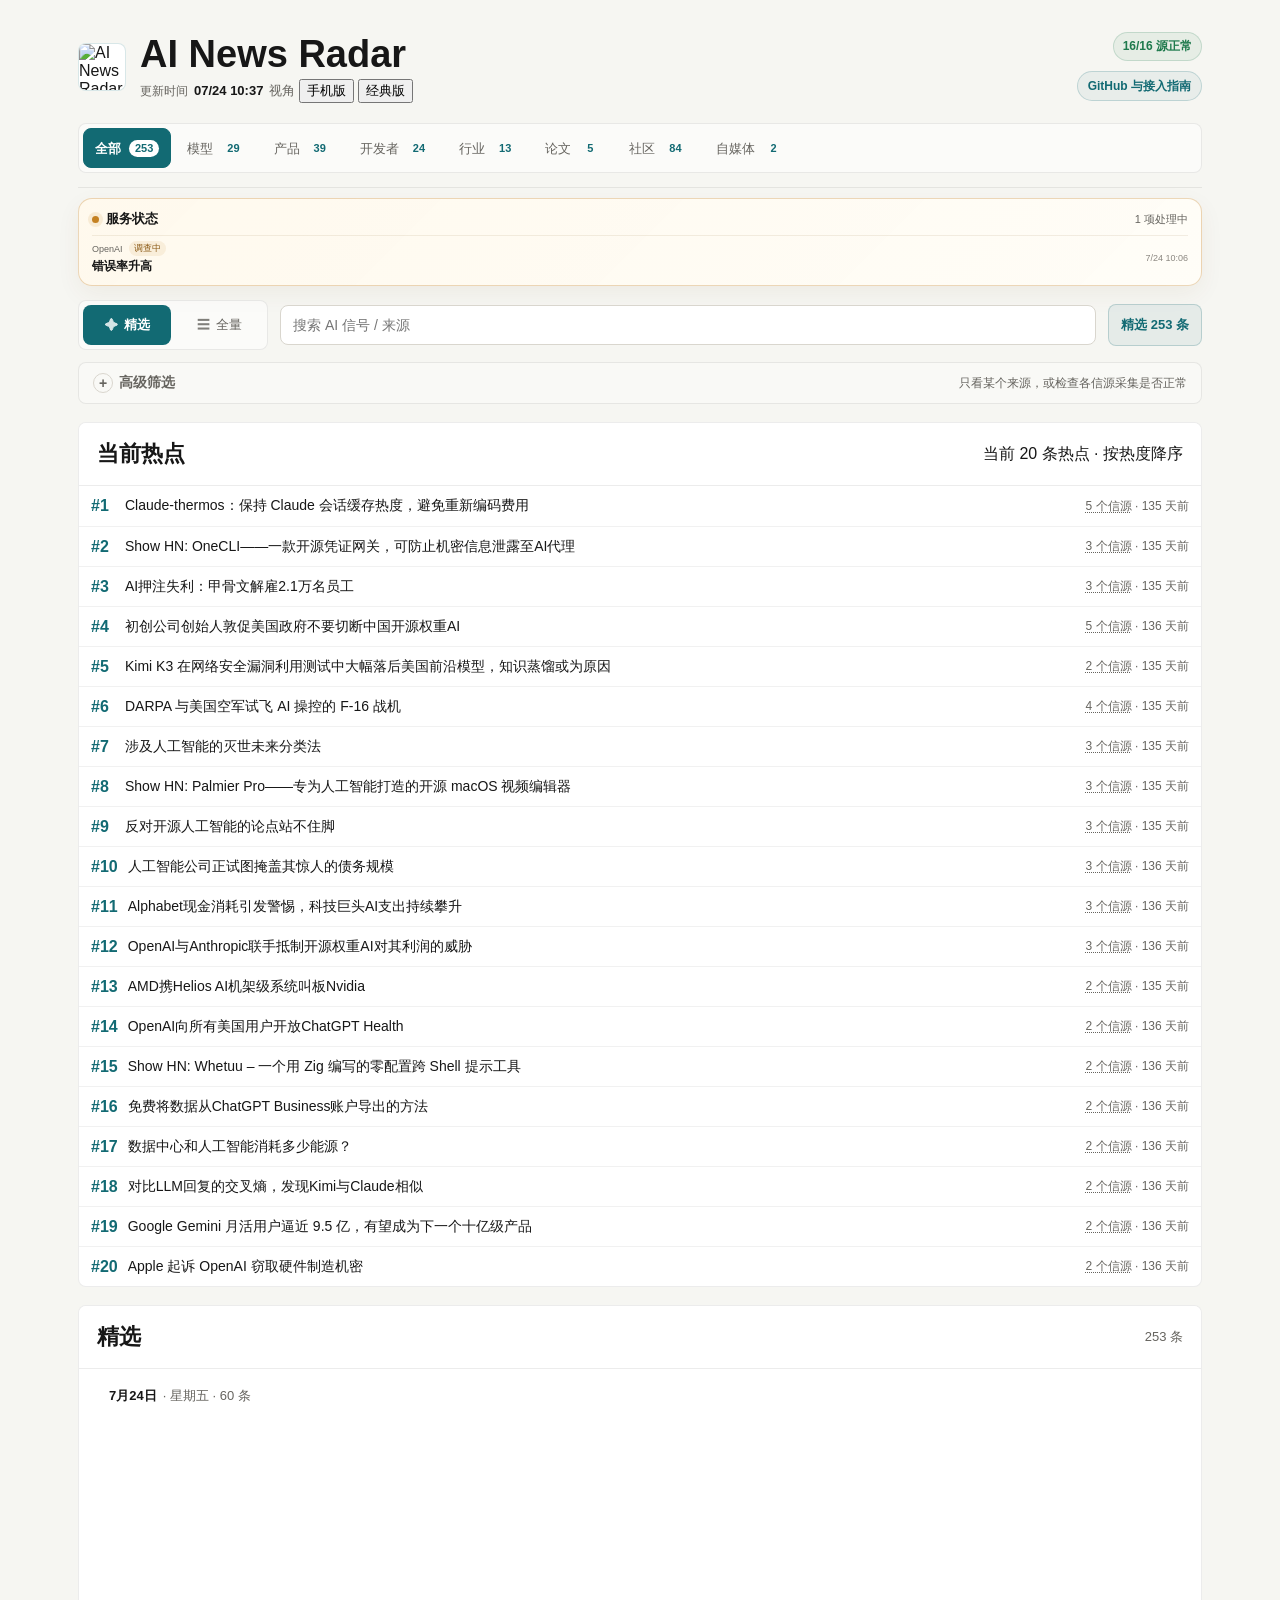
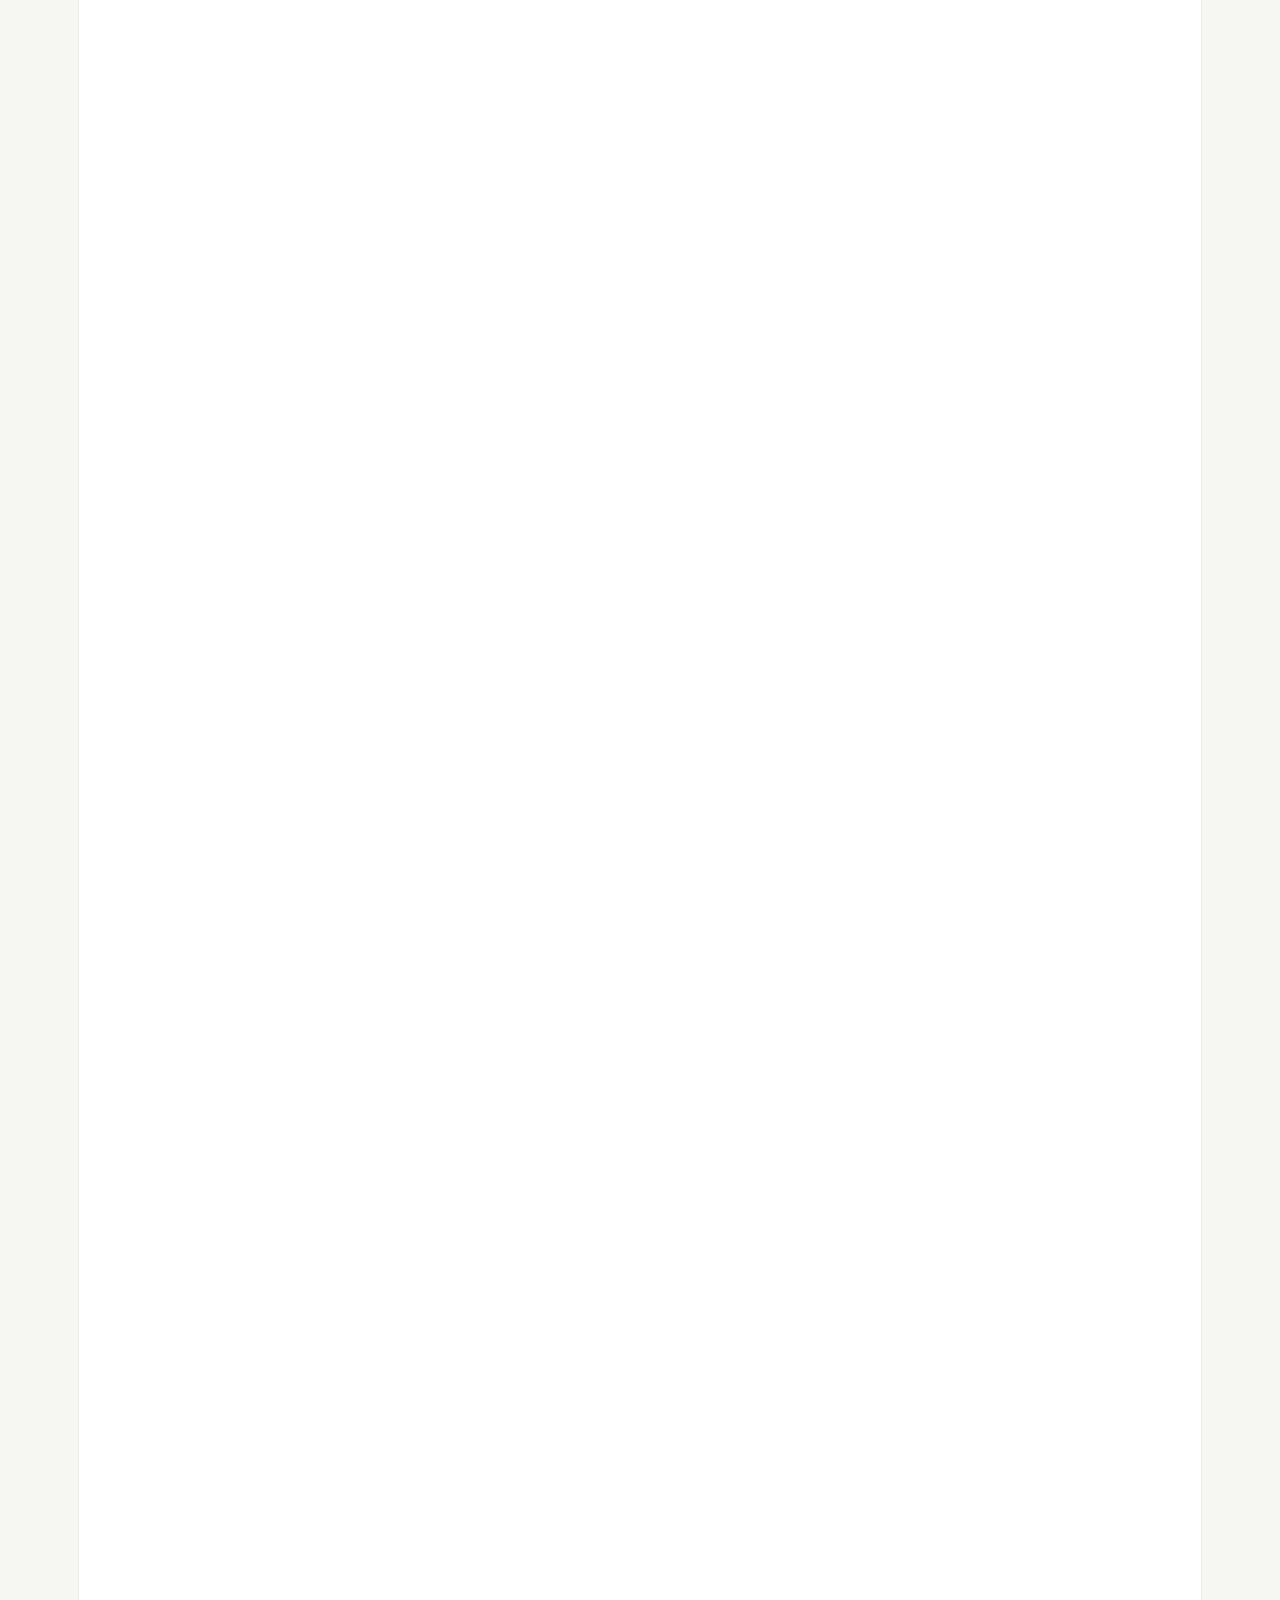
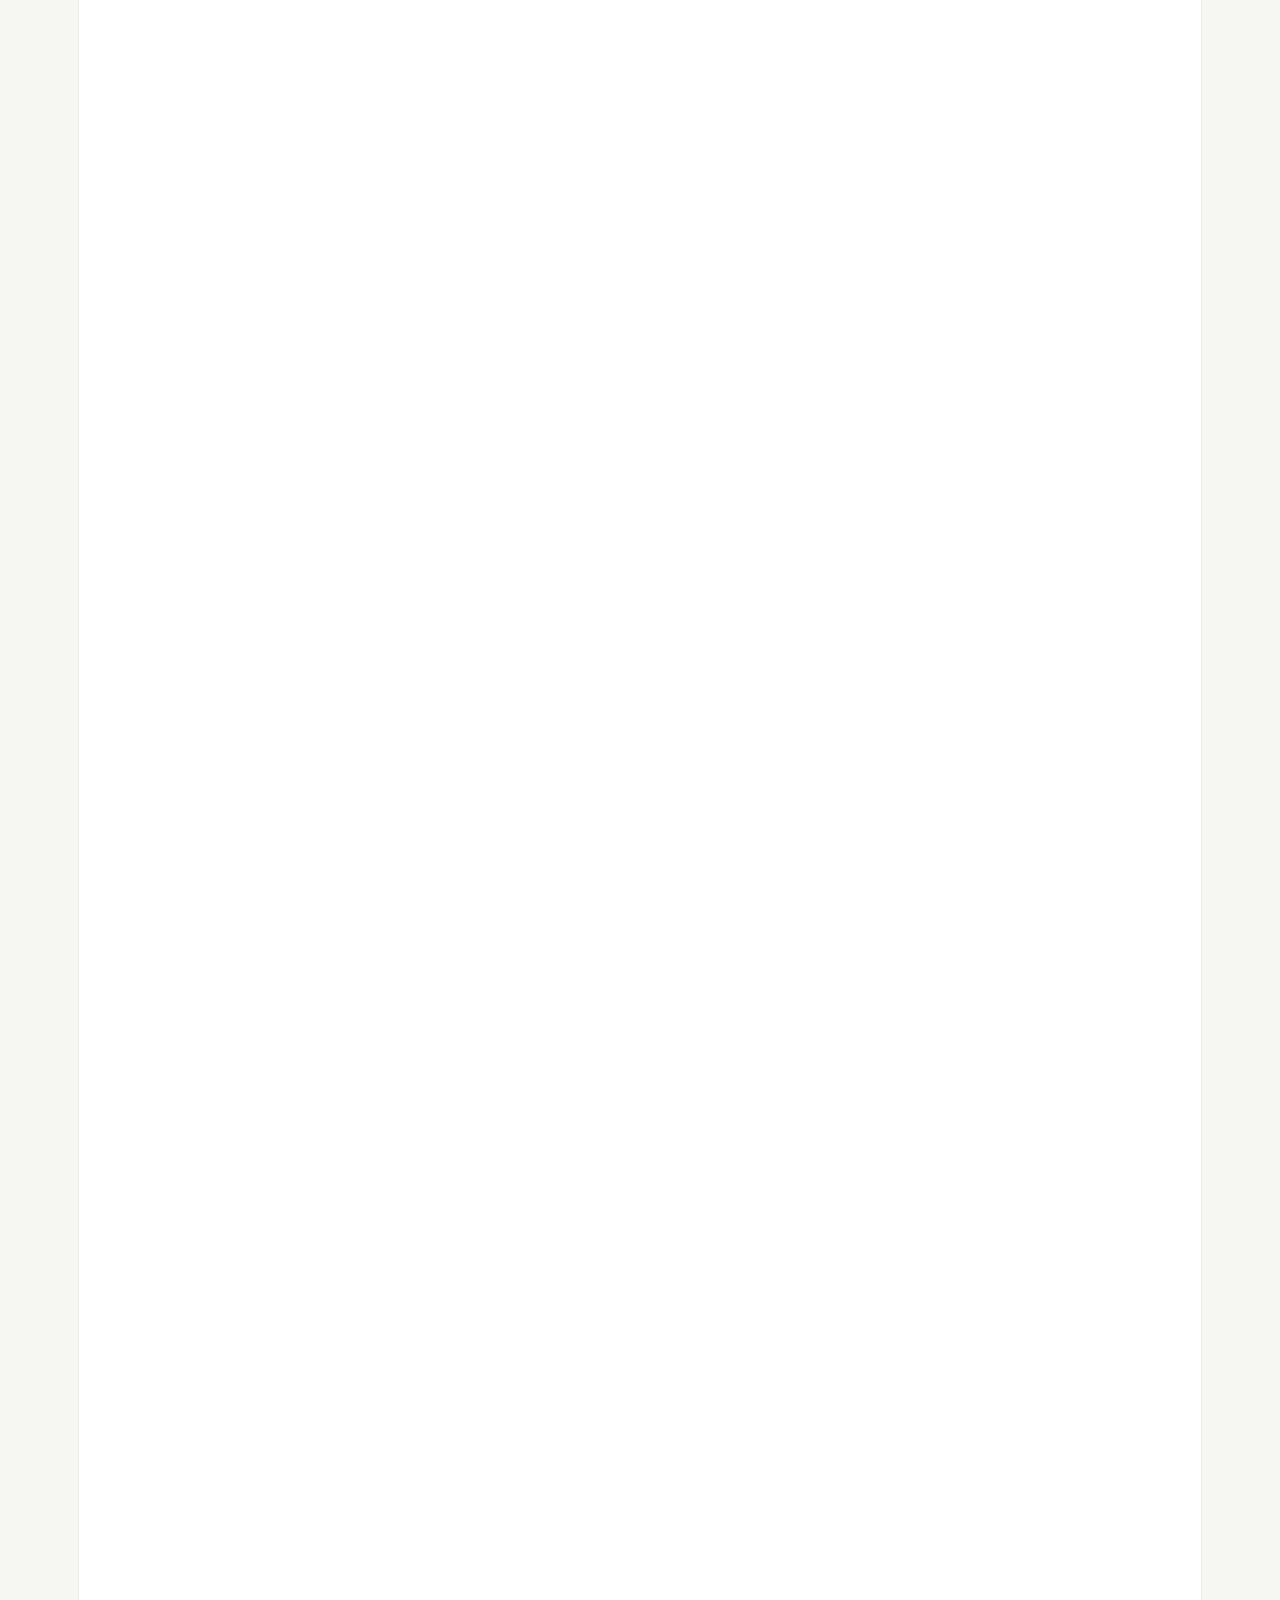
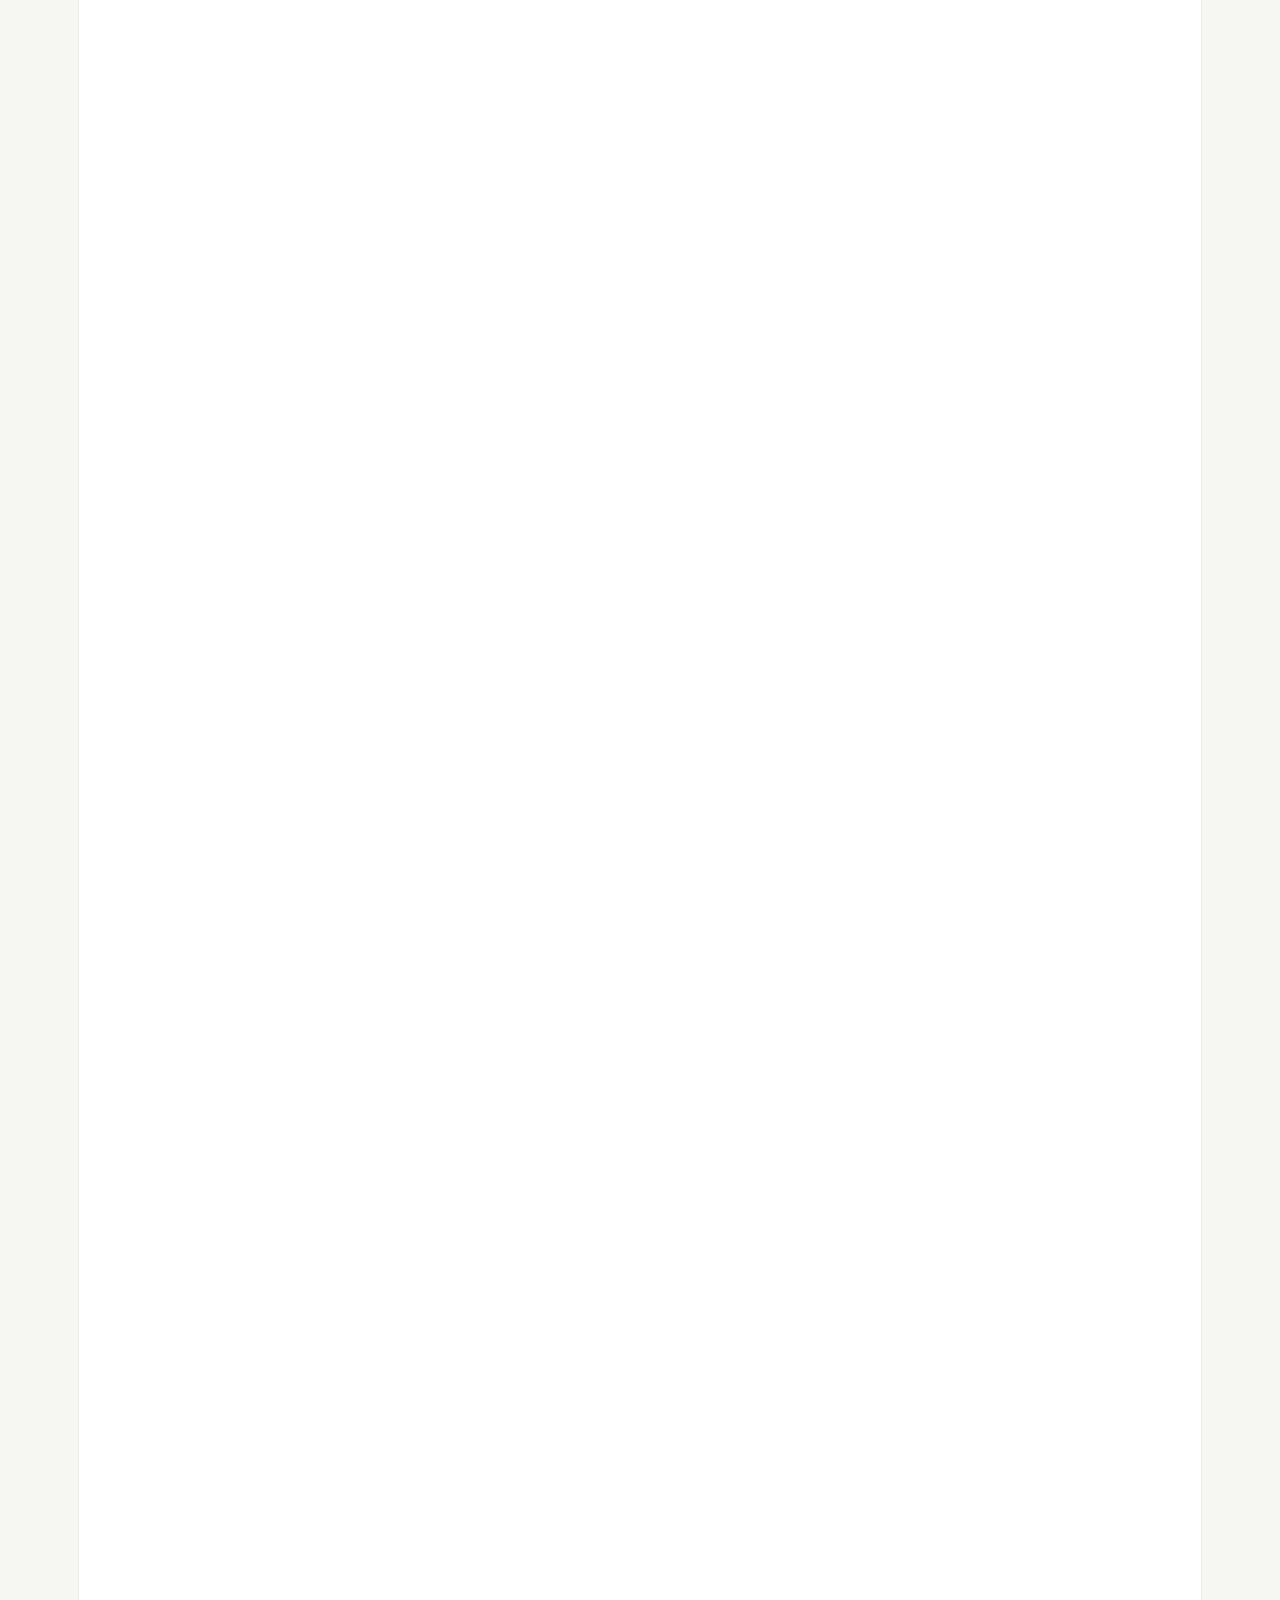
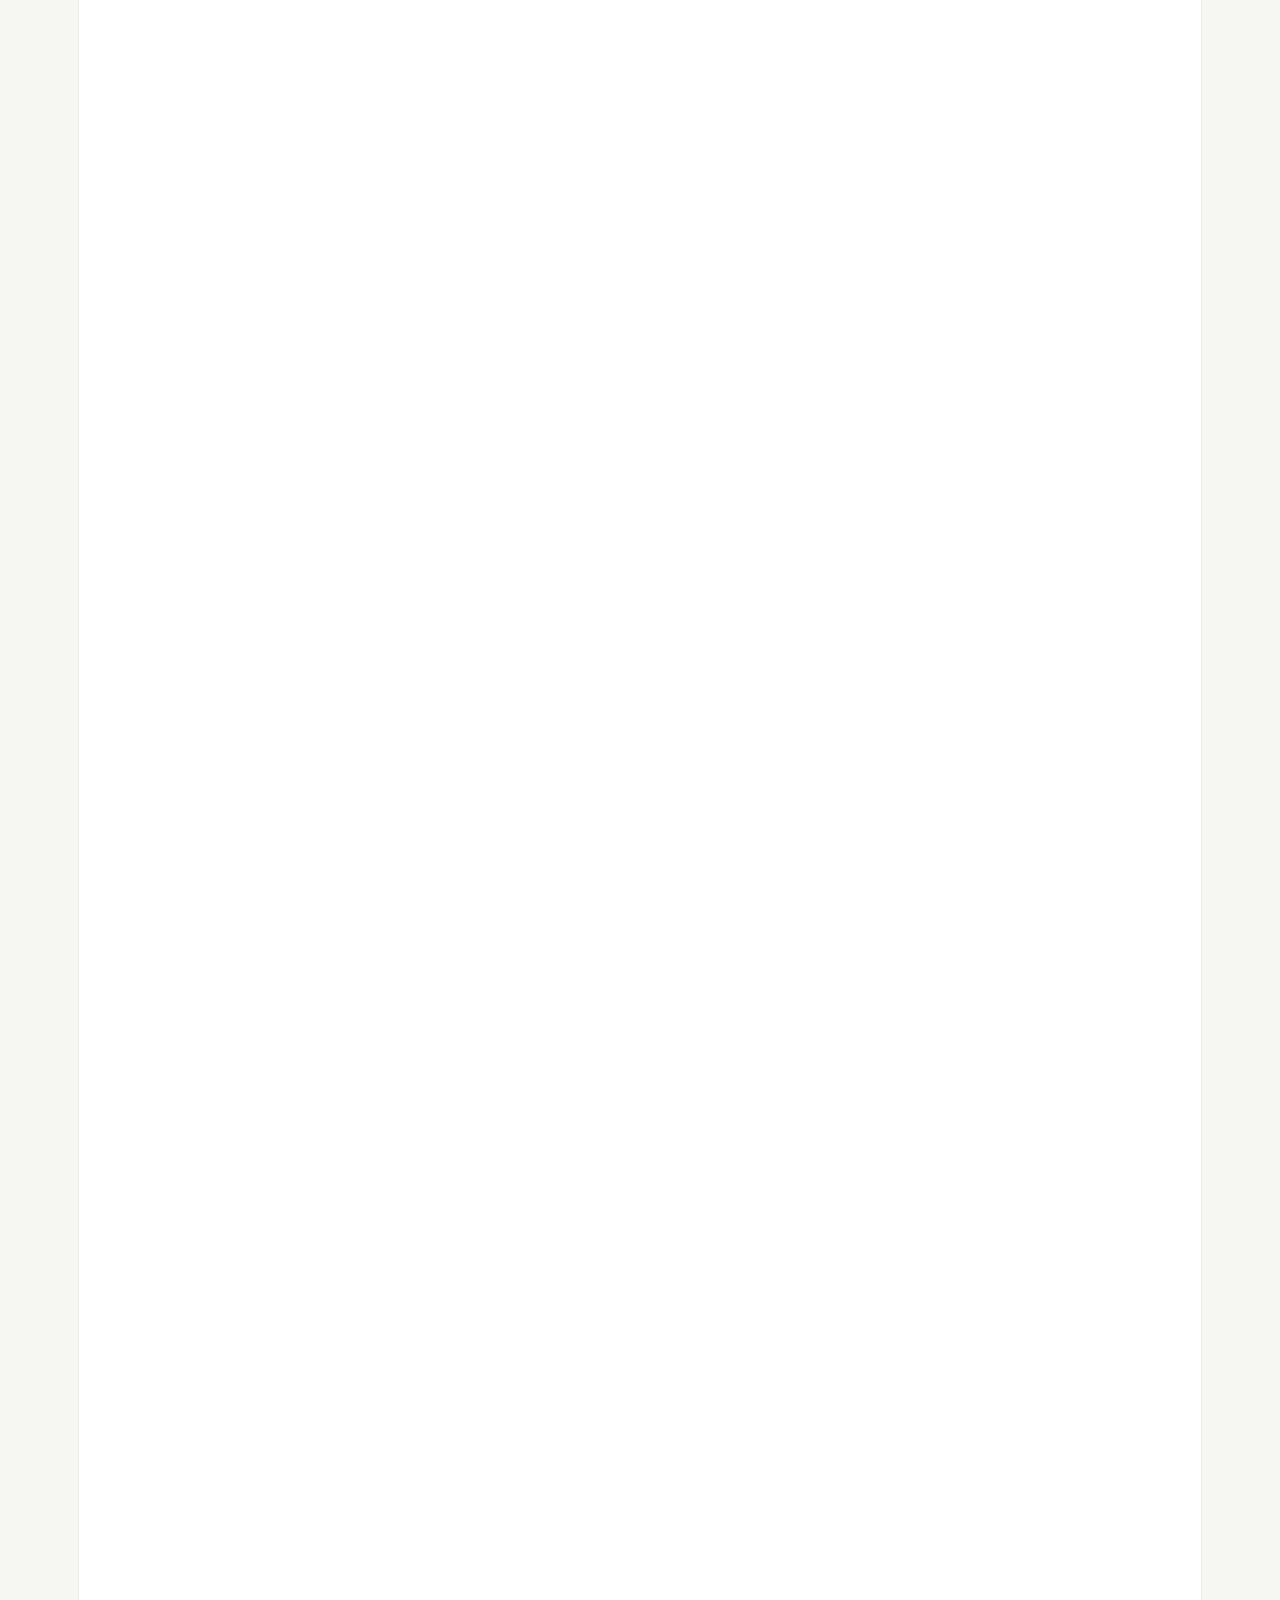
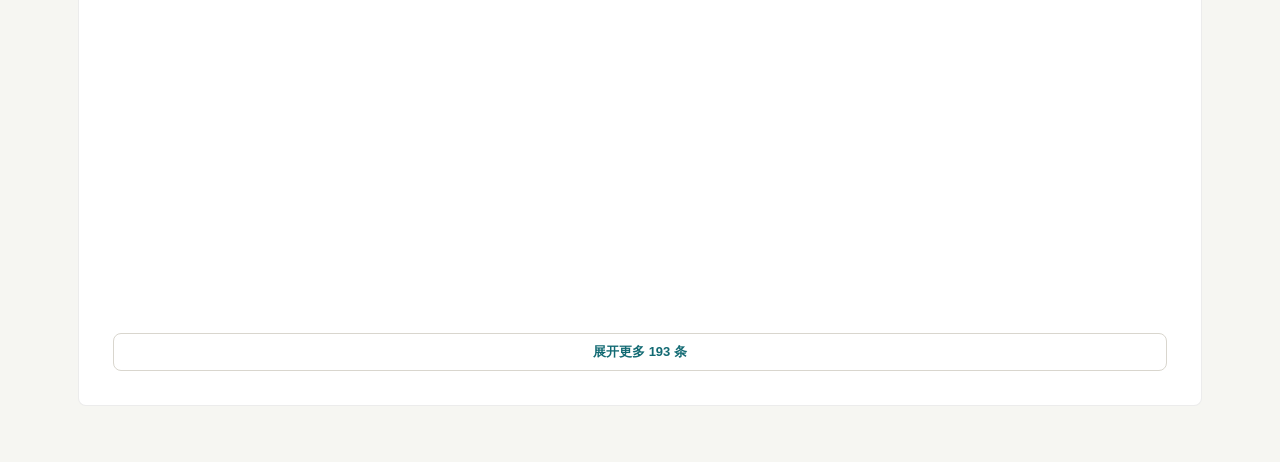
==== commit 10d397c0: "Show ChatGPT service outage clearly" ====
--- a/index.html
+++ b/index.html
@@ -16,25 +16,32 @@
     />
     <meta property="og:type" content="website" />
     <meta property="og:url" content="https://1625517181-jpg.github.io/ai-news-radar/" />
+    <meta property="og:image" content="https://1625517181-jpg.github.io/ai-news-radar/assets/og.jpg" />
+    <meta property="og:image:width" content="1200" />
+    <meta property="og:image:height" content="630" />
+    <meta property="og:image:alt" content="AI News Radar · 24H Signals · Auto Updated" />
     <meta property="og:site_name" content="AI News Radar" />
     <meta name="application-name" content="AI News Radar" />
     <meta name="theme-color" content="#f6f6f2" />
+    <meta name="color-scheme" content="light" />
+    <meta name="robots" content="index,follow" />
     <meta name="mobile-web-app-capable" content="yes" />
     <meta name="apple-mobile-web-app-title" content="AI News Radar" />
     <meta name="apple-mobile-web-app-capable" content="yes" />
     <meta name="apple-mobile-web-app-status-bar-style" content="default" />
-    <meta name="twitter:card" content="summary" />
+    <meta name="twitter:card" content="summary_large_image" />
     <meta name="twitter:title" content="AI News Radar｜24 小时 AI 更新雷达" />
     <meta
       name="twitter:description"
       content="自动整理过去 24 小时值得看的 AI、模型和开发者工具更新；伯乐Skill（Scout Skill）帮你从一堆信源里选出千里马。"
     />
+    <meta name="twitter:image" content="https://1625517181-jpg.github.io/ai-news-radar/assets/og.jpg" />
     <link rel="icon" href="./assets/logo.svg" type="image/svg+xml" />
     <link rel="icon" href="./assets/icons/favicon-32.png" sizes="32x32" type="image/png" />
     <link rel="apple-touch-icon" href="./assets/icons/apple-touch-icon.png" sizes="180x180" />
     <link rel="manifest" href="./site.webmanifest" />
     <script src="./assets/view-mode.js?v=dual-view-0713c" data-root="./"></script>
-    <link rel="stylesheet" href="./assets/styles.css?v=aihot-0715b" />
+    <link rel="stylesheet" href="./assets/styles.css?v=polish-0724b" />
     <link rel="stylesheet" href="./assets/view-switch.css?v=dual-view-0713b" />
   </head>
   <body>
@@ -48,7 +55,7 @@
               <h1>AI News Radar</h1>
               <div class="hero-updated hero-view-row">
                 <span class="updated-label">更新时间</span>
-                <span class="updated" id="updatedAt">加载中...</span>
+                <time class="updated" id="updatedAt">加载中...</time>
                 <div class="view-switch" role="group" aria-label="视角切换">
                   <span class="view-switch-label">视角</span>
                   <button class="view-switch-btn" type="button" data-radar-view-target="mobile">手机版</button>
@@ -92,7 +99,15 @@
             <span class="mode-btn-icon" aria-hidden="true">&#9776;</span>全量
           </button>
         </div>
-        <input id="searchInput" type="search" placeholder="搜索 AI 信号 / 来源" aria-label="搜索 AI 信号或来源" />
+        <input
+          id="searchInput"
+          type="search"
+          placeholder="搜索 AI 信号 / 来源"
+          aria-label="搜索 AI 信号或来源"
+          autocomplete="off"
+          enterkeyhint="search"
+          spellcheck="false"
+        />
         <div class="mode-hint" id="modeHint">精选加载中</div>
         <button class="clear-filters-btn" id="clearFiltersBtn" type="button" hidden>清除筛选</button>
       </section>
@@ -192,9 +207,8 @@
       </article>
     </template>
 
-    <script src="https://cdn.jsdelivr.net/npm/gsap@3.13.0/dist/gsap.min.js" integrity="sha384-HOvlOYPIs/zjoIkWUGXkVmXsjr8GuZLV+Q+rcPwmJOVZVpvTSXQChiN4t9Euv9Vc" crossorigin="anonymous" defer></script>
-    <script src="./assets/service-status.js?v=service-status-0724a" defer></script>
-    <script src="./assets/motion.js?v=aihot-0715b" defer></script>
-    <script src="./assets/app.js?v=aihot-0715b" defer></script>
+    <script src="./assets/service-status.js?v=chatgpt-status-0724" defer></script>
+    <script src="./assets/motion.js?v=polish-0724b" defer></script>
+    <script src="./assets/app.js?v=polish-0724b" defer></script>
   </body>
 </html>
--- a/assets/styles.css
+++ b/assets/styles.css
@@ -292,8 +292,9 @@
   font-size: 14px;
 }
 
-input:focus,
-select:focus,
+input:focus-visible,
+select:focus-visible,
+a:focus-visible,
 button:focus-visible,
 summary:focus-visible {
   outline: 2px solid rgba(18, 106, 115, 0.35);
@@ -1605,6 +1606,70 @@
   transition: transform 0.18s ease, box-shadow 0.18s ease, border-color 0.18s ease;
 }
 
+.timeline-item {
+  content-visibility: auto;
+  contain-intrinsic-size: auto 190px;
+}
+
+.skeleton-stack {
+  display: grid;
+  gap: 10px;
+  width: 100%;
+}
+
+.skeleton-card {
+  display: grid;
+  gap: 10px;
+  min-height: 118px;
+  border: 1px solid var(--line-soft);
+  border-radius: var(--radius);
+  padding: 16px;
+  background: rgba(255, 255, 255, 0.7);
+}
+
+.skeleton-line {
+  display: block;
+  height: 11px;
+  border-radius: 999px;
+  background: linear-gradient(
+    100deg,
+    rgba(23, 23, 23, 0.06) 20%,
+    rgba(18, 106, 115, 0.12) 44%,
+    rgba(23, 23, 23, 0.06) 68%
+  );
+  background-size: 240% 100%;
+  animation: skeleton-shift 1.35s ease-in-out infinite;
+}
+
+.skeleton-line-short {
+  width: 24%;
+}
+
+.skeleton-line-title {
+  width: 82%;
+  height: 17px;
+}
+
+.skeleton-line-body {
+  width: 58%;
+}
+
+.load-error small {
+  display: block;
+  margin: 8px 0 14px;
+  color: var(--muted);
+}
+
+@keyframes skeleton-shift {
+  from {
+    background-position: 100% 0;
+  }
+
+  to {
+    background-position: -100% 0;
+  }
+}
+
 .news-card:hover,
 .intel-card:hover {
   transform: translateY(-2px);
@@ -1613,10 +1678,12 @@
 
 @media (prefers-reduced-motion: reduce) {
   .news-card,
-  .intel-card {
+  .intel-card,
+  .skeleton-line {
     will-change: auto;
     transition: none;
     transform: none !important;
+    animation: none;
   }
 
   .news-card:hover,
